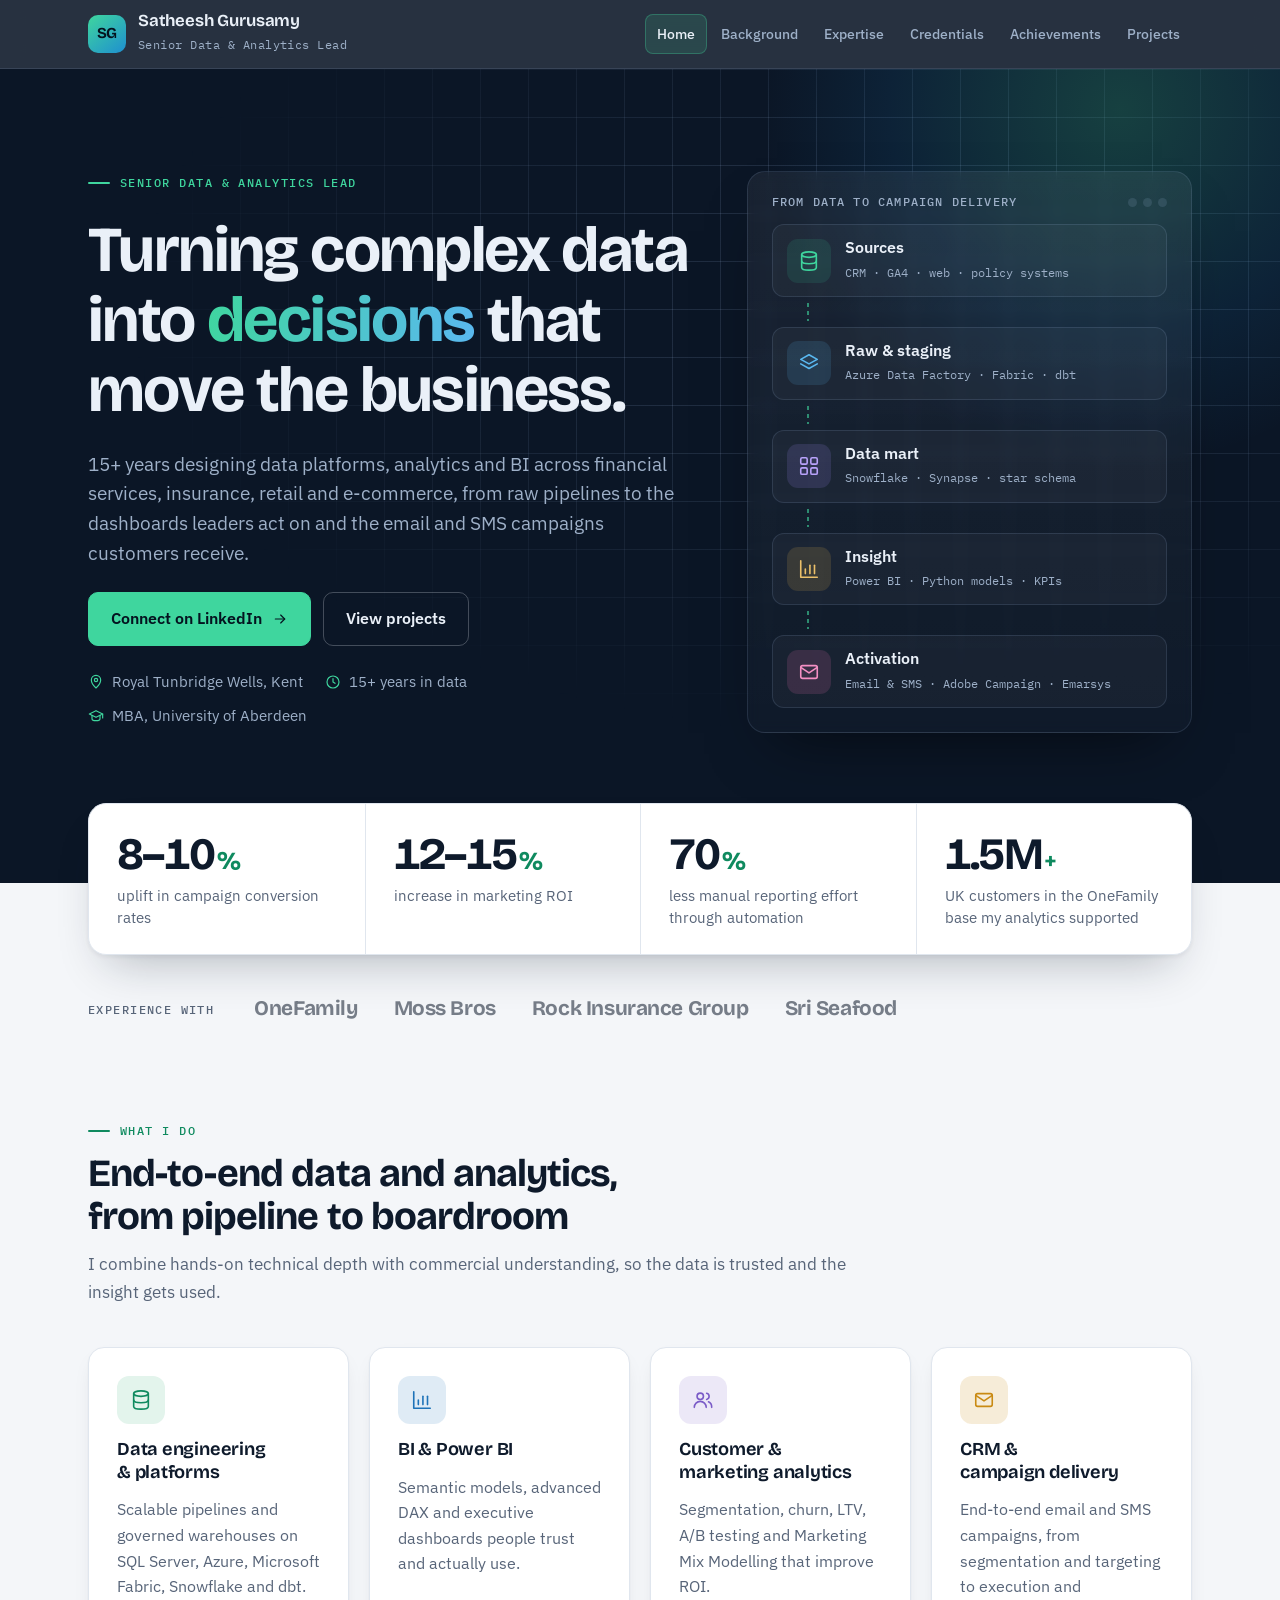
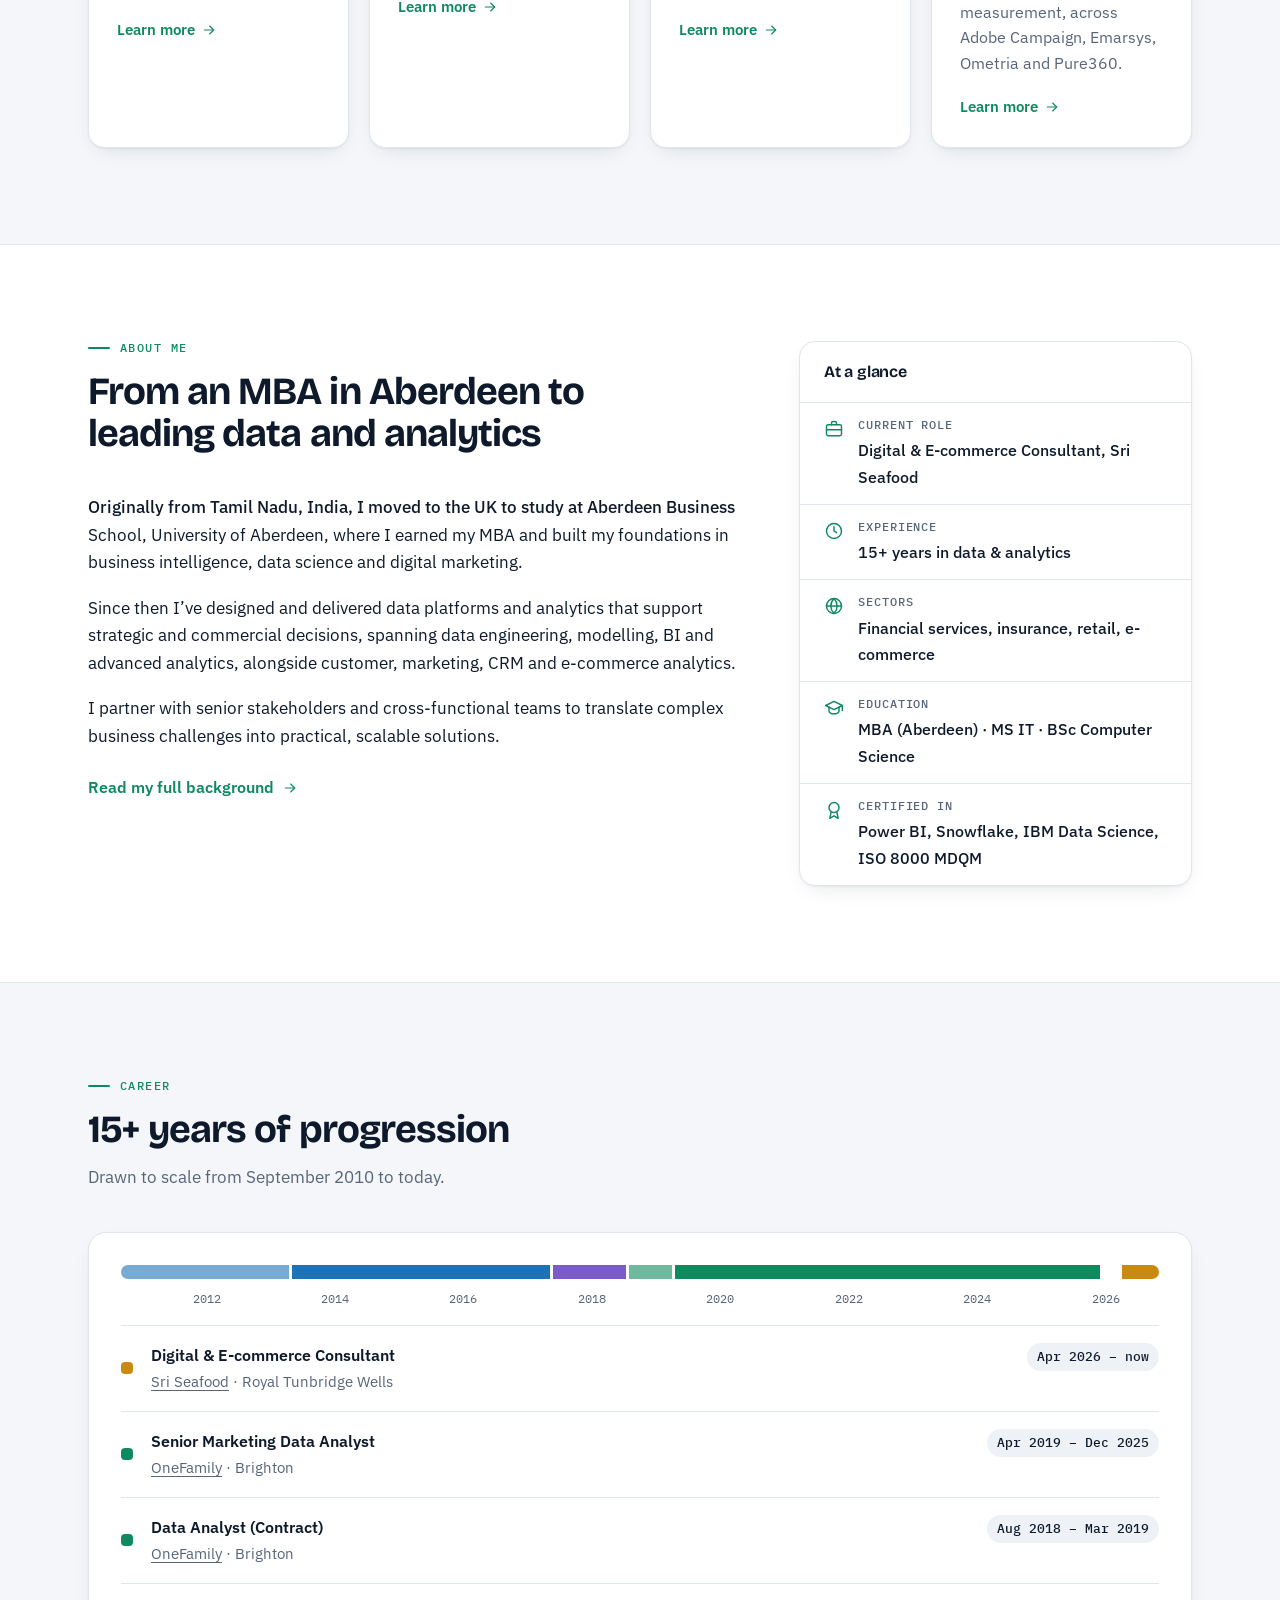
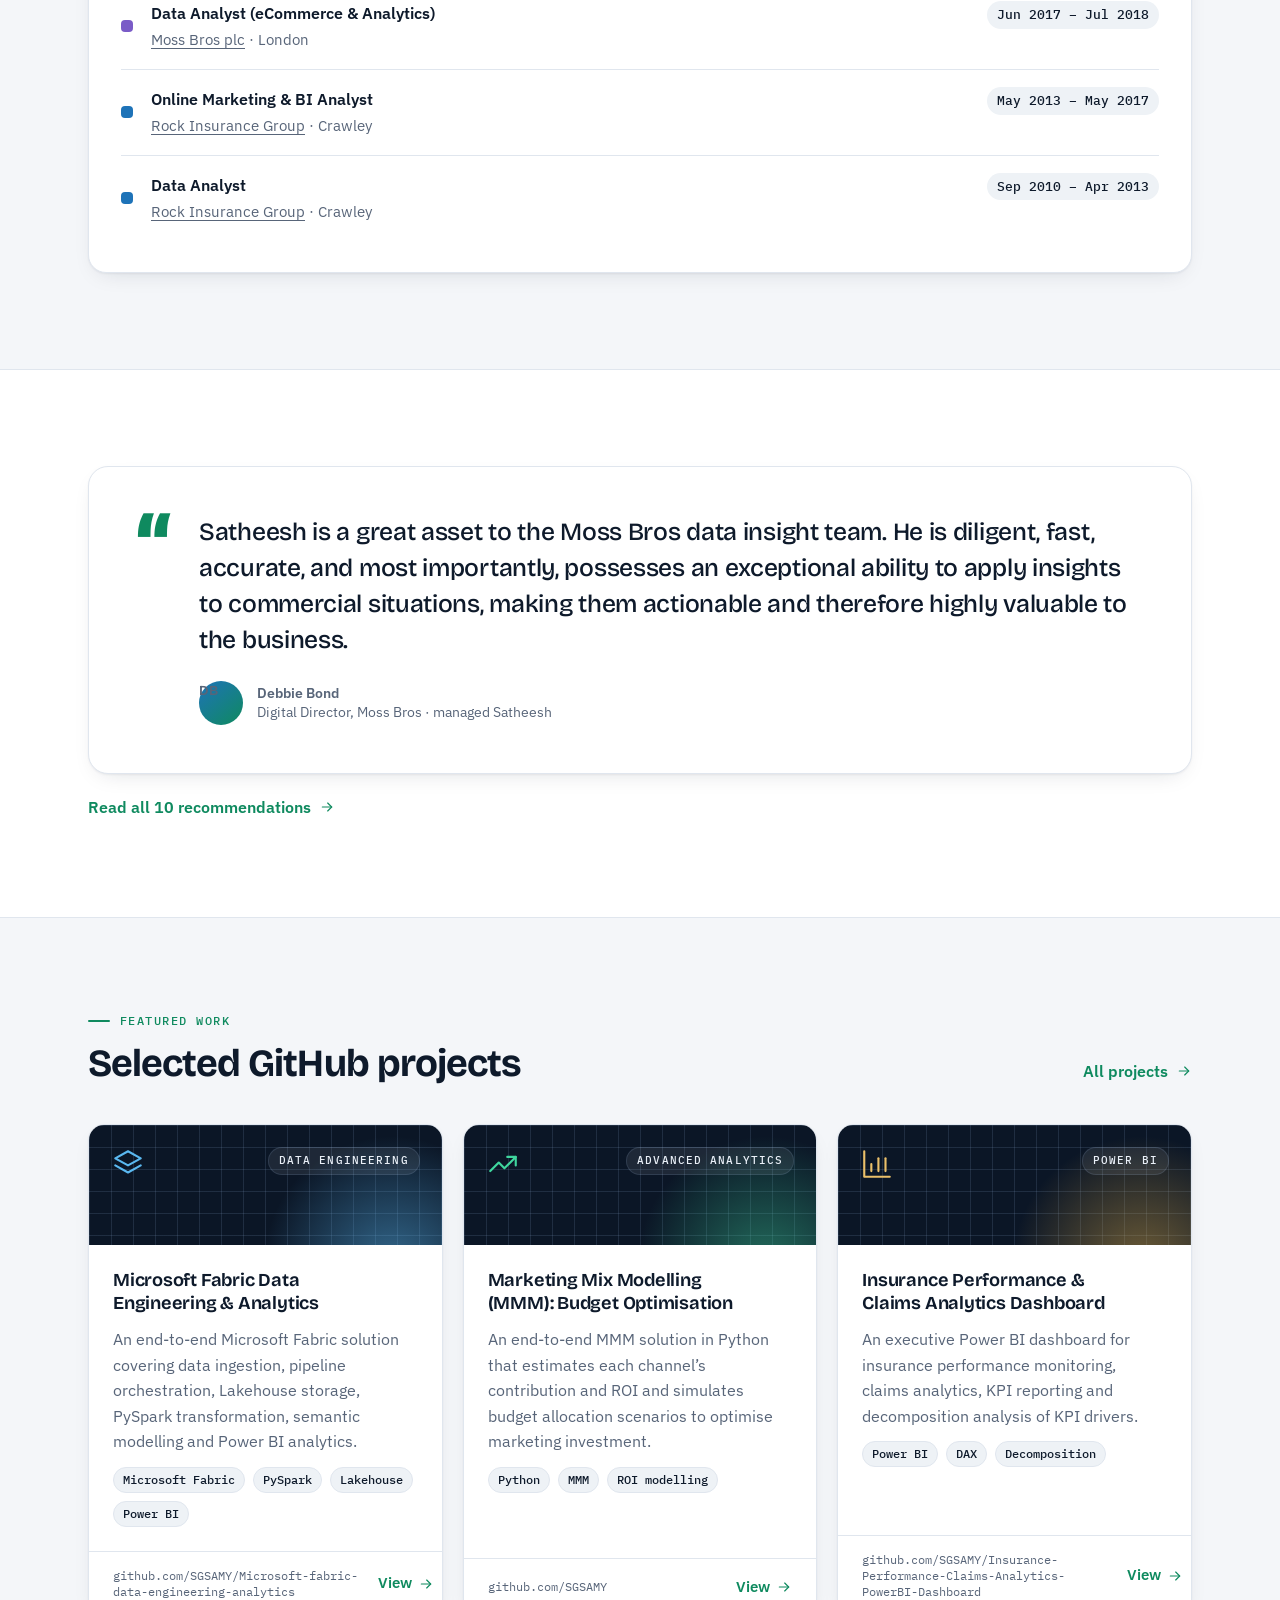
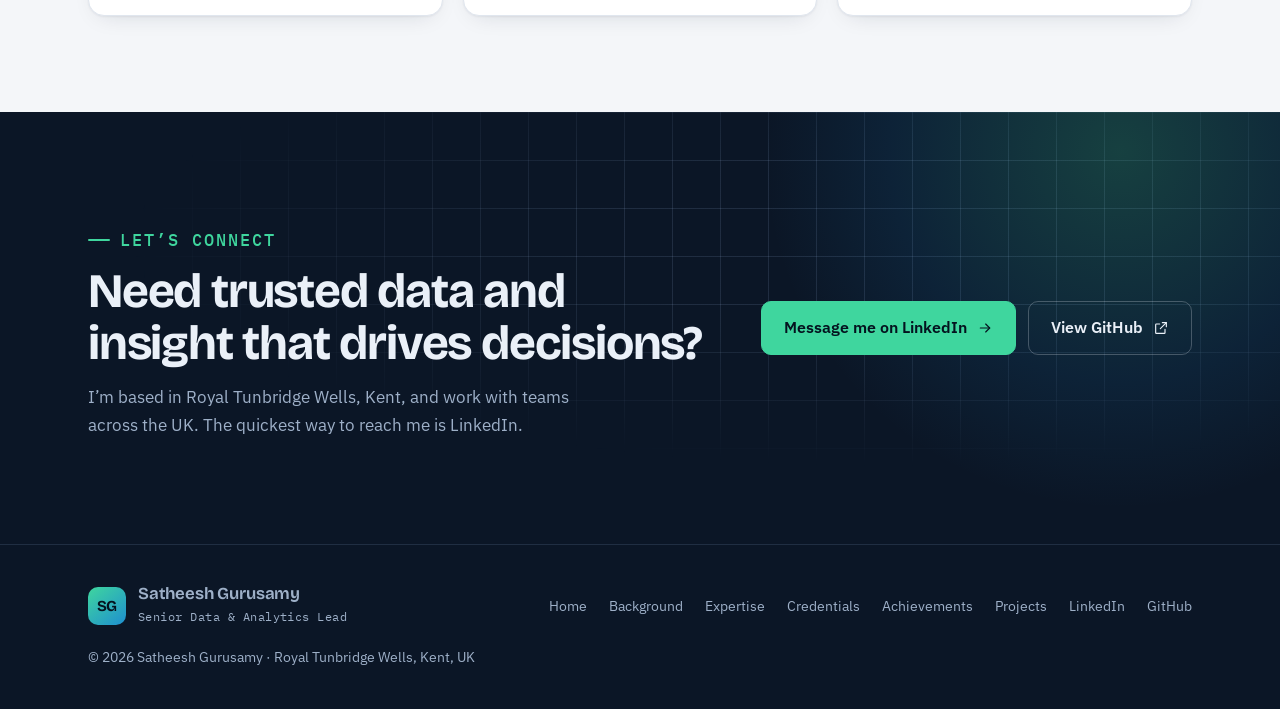
==== index.html @ e4c946f6 "Add files via upload" ====
<!doctype html>
<html lang="en-GB">
<head>
<meta charset="utf-8">
<meta name="viewport" content="width=device-width, initial-scale=1">
<title>Satheesh Gurusamy</title>
<meta name="description" content="Senior Data &amp; Analytics Lead: data platforms, analytics, BI, CRM and customer insight.">
<meta property="og:title" content="Satheesh Gurusamy"><meta property="og:description" content="Senior Data &amp; Analytics Lead: data platforms, analytics, BI, CRM and customer insight.">
<meta property="og:type" content="website"><meta property="og:url" content="https://sgsamy.com/">
<meta name="theme-color" content="#0B1626">
<link rel="preconnect" href="https://fonts.googleapis.com"><link rel="preconnect" href="https://fonts.gstatic.com" crossorigin><link rel="stylesheet" href="https://fonts.googleapis.com/css2?family=Bricolage+Grotesque:opsz,wght@12..96,500;12..96,650;12..96,700&family=IBM+Plex+Mono:wght@400;500;600&family=IBM+Plex+Sans:wght@400;500;600&display=swap">
<link rel="stylesheet" href="style.css">
</head>
<body>
<header class="site-head"><div class="wrap">
<a class="brand" href="index.html"><span class="mono">SG</span><span><b>Satheesh Gurusamy</b><small>Senior Data &amp; Analytics Lead</small></span></a>
<nav class="nav" aria-label="Main"><a href="index.html" aria-current="page">Home</a><a href="my-background.html">Background</a><a href="expertise.html">Expertise</a><a href="credentials.html">Credentials</a><a href="achievements.html">Achievements</a><a href="github-projects.html">Projects</a></nav>
</div></header>
<main>
<section class="dark hero"><div class="wrap">
<div class="hero-copy">
<p class="eyebrow">Senior Data &amp; Analytics Lead</p>
<h1>Turning complex data into <em>decisions</em> that move the business.</h1>
<p class="lede">15+ years designing data platforms, analytics and BI across financial services, insurance, retail and e-commerce, from raw pipelines to the dashboards leaders act on and the email and SMS campaigns customers receive.</p>
<div class="btns"><a class="btn primary" href="https://www.linkedin.com/in/satheeshgurusamy">Connect on LinkedIn <svg class="ico sm" viewBox="0 0 24 24" aria-hidden="true"><path d="M5 12h14"/><path d="M13 6l6 6-6 6"/></svg></a><a class="btn ghost" href="github-projects.html">View projects</a></div>
<div class="meta"><span><svg class="ico sm" viewBox="0 0 24 24" aria-hidden="true"><path d="M12 21s-7-6.2-7-12a7 7 0 0 1 14 0c0 5.8-7 12-7 12z"/><circle cx="12" cy="9" r="2.5"/></svg> Royal Tunbridge Wells, Kent</span><span><svg class="ico sm" viewBox="0 0 24 24" aria-hidden="true"><circle cx="12" cy="12" r="9"/><path d="M12 7v5l3 2"/></svg> 15+ years in data</span><span><svg class="ico sm" viewBox="0 0 24 24" aria-hidden="true"><path d="M2 9l10-5 10 5-10 5z"/><path d="M6 11v5c0 1.5 2.7 3 6 3s6-1.5 6-3v-5"/><path d="M22 9v6"/></svg> MBA, University of Aberdeen</span></div>
</div>
<div class="pipe" aria-label="From data to campaign delivery"><div class="pipe-head"><p>From data to campaign delivery</p><span class="dots"><i></i><i></i><i></i></span></div><div class="stage s1"><span class="si"><svg class="ico" viewBox="0 0 24 24" aria-hidden="true"><ellipse cx="12" cy="5" rx="8" ry="3"/><path d="M4 5v14c0 1.7 3.6 3 8 3s8-1.3 8-3V5"/><path d="M4 12c0 1.7 3.6 3 8 3s8-1.3 8-3"/></svg></span><div><b>Sources</b><span>CRM · GA4 · web · policy systems</span></div></div><div class="flow" aria-hidden="true"></div><div class="stage s2"><span class="si"><svg class="ico" viewBox="0 0 24 24" aria-hidden="true"><path d="M12 3l9 5-9 5-9-5z"/><path d="M3 13l9 5 9-5"/></svg></span><div><b>Raw &amp; staging</b><span>Azure Data Factory · Fabric · dbt</span></div></div><div class="flow" aria-hidden="true"></div><div class="stage s3"><span class="si"><svg class="ico" viewBox="0 0 24 24" aria-hidden="true"><rect x="3" y="3" width="7" height="7" rx="1.5"/><rect x="14" y="3" width="7" height="7" rx="1.5"/><rect x="3" y="14" width="7" height="7" rx="1.5"/><rect x="14" y="14" width="7" height="7" rx="1.5"/></svg></span><div><b>Data mart</b><span>Snowflake · Synapse · star schema</span></div></div><div class="flow" aria-hidden="true"></div><div class="stage s4"><span class="si"><svg class="ico" viewBox="0 0 24 24" aria-hidden="true"><path d="M3 3v18h18"/><path d="M8 17v-5"/><path d="M13 17V8"/><path d="M18 17v-9"/></svg></span><div><b>Insight</b><span>Power BI · Python models · KPIs</span></div></div><div class="flow" aria-hidden="true"></div><div class="stage s5"><span class="si"><svg class="ico" viewBox="0 0 24 24" aria-hidden="true"><rect x="3" y="5" width="18" height="14" rx="2"/><path d="M3 7l9 6 9-6"/></svg></span><div><b>Activation</b><span>Email &amp; SMS · Adobe Campaign · Emarsys</span></div></div></div>
</div></section>
<section class="kpis"><div class="wrap"><div class="kpi-card"><div class="kpi"><p class="n">8–10<small>%</small></p><p>uplift in campaign conversion rates</p></div><div class="kpi"><p class="n">12–15<small>%</small></p><p>increase in marketing ROI</p></div><div class="kpi"><p class="n">70<small>%</small></p><p>less manual reporting effort through automation</p></div><div class="kpi"><p class="n">1.5M<small>+</small></p><p>UK customers in the OneFamily base my analytics supported</p></div></div></div></section>
<section class="trust"><div class="wrap"><p>Experience with</p><ul><li>OneFamily</li><li>Moss Bros</li><li>Rock Insurance Group</li><li>Sri Seafood</li></ul></div></section>
<section class="band"><div class="wrap"><div class="sec-head"><p class="eyebrow">What I do</p><h2>End-to-end data and analytics, from pipeline to boardroom</h2><p>I combine hands-on technical depth with commercial understanding, so the data is trusted and the insight gets used.</p></div><div class="grid-4"><a class="card" href="expertise.html"><span class="icon-tile "><svg class="ico" viewBox="0 0 24 24" aria-hidden="true"><ellipse cx="12" cy="5" rx="8" ry="3"/><path d="M4 5v14c0 1.7 3.6 3 8 3s8-1.3 8-3V5"/><path d="M4 12c0 1.7 3.6 3 8 3s8-1.3 8-3"/></svg></span><h3>Data engineering &amp; platforms</h3><p>Scalable pipelines and governed warehouses on SQL Server, Azure, Microsoft Fabric, Snowflake and dbt.</p><span class="more">Learn more <svg class="ico sm" viewBox="0 0 24 24" aria-hidden="true"><path d="M5 12h14"/><path d="M13 6l6 6-6 6"/></svg></span></a><a class="card" href="expertise.html"><span class="icon-tile c2"><svg class="ico" viewBox="0 0 24 24" aria-hidden="true"><path d="M3 3v18h18"/><path d="M8 17v-5"/><path d="M13 17V8"/><path d="M18 17v-9"/></svg></span><h3>BI &amp; Power BI</h3><p>Semantic models, advanced DAX and executive dashboards people trust and actually use.</p><span class="more">Learn more <svg class="ico sm" viewBox="0 0 24 24" aria-hidden="true"><path d="M5 12h14"/><path d="M13 6l6 6-6 6"/></svg></span></a><a class="card" href="expertise.html"><span class="icon-tile c3"><svg class="ico" viewBox="0 0 24 24" aria-hidden="true"><circle cx="9" cy="8" r="3.5"/><path d="M2.5 20c0-3.6 2.9-6.5 6.5-6.5s6.5 2.9 6.5 6.5"/><path d="M16 4.6a3.5 3.5 0 0 1 0 6.8"/><path d="M18 14c2 .8 3.5 3 3.5 6"/></svg></span><h3>Customer &amp; marketing analytics</h3><p>Segmentation, churn, LTV, A/B testing and Marketing Mix Modelling that improve ROI.</p><span class="more">Learn more <svg class="ico sm" viewBox="0 0 24 24" aria-hidden="true"><path d="M5 12h14"/><path d="M13 6l6 6-6 6"/></svg></span></a><a class="card" href="expertise.html"><span class="icon-tile c4"><svg class="ico" viewBox="0 0 24 24" aria-hidden="true"><rect x="3" y="5" width="18" height="14" rx="2"/><path d="M3 7l9 6 9-6"/></svg></span><h3>CRM &amp; campaign delivery</h3><p>End-to-end email and SMS campaigns, from segmentation and targeting to execution and measurement, across Adobe Campaign, Emarsys, Ometria and Pure360.</p><span class="more">Learn more <svg class="ico sm" viewBox="0 0 24 24" aria-hidden="true"><path d="M5 12h14"/><path d="M13 6l6 6-6 6"/></svg></span></a></div></div></section>
<section class="band alt"><div class="wrap"><div class="split"><div><div class="sec-head"><p class="eyebrow">About me</p><h2>From an MBA in Aberdeen to leading data and analytics</h2></div>
<div class="prose"><p>Originally from Tamil Nadu, India, I moved to the UK to study at Aberdeen Business School, University of Aberdeen, where I earned my MBA and built my foundations in business intelligence, data science and digital marketing.</p>
<p>Since then I&rsquo;ve designed and delivered data platforms and analytics that support strategic and commercial decisions, spanning data engineering, modelling, BI and advanced analytics, alongside customer, marketing, CRM and e-commerce analytics.</p>
<p>I partner with senior stakeholders and cross-functional teams to translate complex business challenges into practical, scalable solutions.</p></div>
<p style="margin-top:24px"><a class="link-arrow" href="my-background.html">Read my full background <svg class="ico sm" viewBox="0 0 24 24" aria-hidden="true"><path d="M5 12h14"/><path d="M13 6l6 6-6 6"/></svg></a></p></div>
<div class="facts"><h3>At a glance</h3><dl>
<div><svg class="ico" viewBox="0 0 24 24" aria-hidden="true"><rect x="3" y="7" width="18" height="13" rx="2"/><path d="M9 7V5a2 2 0 0 1 2-2h2a2 2 0 0 1 2 2v2"/><path d="M3 13h18"/></svg><dt>Current role</dt><dd>Digital &amp; E-commerce Consultant, Sri Seafood</dd></div>
<div><svg class="ico" viewBox="0 0 24 24" aria-hidden="true"><circle cx="12" cy="12" r="9"/><path d="M12 7v5l3 2"/></svg><dt>Experience</dt><dd>15+ years in data &amp; analytics</dd></div>
<div><svg class="ico" viewBox="0 0 24 24" aria-hidden="true"><circle cx="12" cy="12" r="9"/><path d="M3 12h18"/><path d="M12 3c2.5 2.7 3.8 5.7 3.8 9s-1.3 6.3-3.8 9c-2.5-2.7-3.8-5.7-3.8-9S9.5 5.7 12 3z"/></svg><dt>Sectors</dt><dd>Financial services, insurance, retail, e-commerce</dd></div>
<div><svg class="ico" viewBox="0 0 24 24" aria-hidden="true"><path d="M2 9l10-5 10 5-10 5z"/><path d="M6 11v5c0 1.5 2.7 3 6 3s6-1.5 6-3v-5"/><path d="M22 9v6"/></svg><dt>Education</dt><dd>MBA (Aberdeen) &middot; MS IT &middot; BSc Computer Science</dd></div>
<div><svg class="ico" viewBox="0 0 24 24" aria-hidden="true"><circle cx="12" cy="9" r="6"/><path d="M8.6 14L7 22l5-3 5 3-1.6-8"/></svg><dt>Certified in</dt><dd>Power BI, Snowflake, IBM Data Science, ISO 8000 MDQM</dd></div>
</dl></div></div></div></section>
<section class="band"><div class="wrap"><div class="sec-head"><p class="eyebrow">Career</p><h2>15+ years of progression</h2><p>Drawn to scale from September 2010 to today.</p></div><div class="tl-card"><div class="tl-bar" role="img" aria-label="Career timeline from September 2010 to today, drawn to scale"><span style="flex:32 1 0;background:var(--c2);opacity:0.6" title="Data Analyst, Rock Insurance Group"></span><span style="flex:49 1 0;background:var(--c2);opacity:1" title="Online Marketing &amp; BI Analyst, Rock Insurance Group"></span><span style="flex:14 1 0;background:var(--c3);opacity:1" title="Data Analyst (eCommerce &amp; Analytics), Moss Bros plc"></span><span style="flex:8 1 0;background:var(--c1);opacity:0.6" title="Data Analyst (Contract), OneFamily"></span><span style="flex:81 1 0;background:var(--c1);opacity:1" title="Senior Marketing Data Analyst, OneFamily"></span><span style="flex:3 1 0;background:transparent"></span><span style="flex:7 1 0;background:var(--c4)" title="Digital &amp; E-commerce Consultant, Sri Seafood"></span></div><div class="tl-axis" aria-hidden="true"><span style="left:8.25%">2012</span><span style="left:20.62%">2014</span><span style="left:32.99%">2016</span><span style="left:45.36%">2018</span><span style="left:57.73%">2020</span><span style="left:70.10%">2022</span><span style="left:82.47%">2024</span><span style="left:94.85%">2026</span></div><ul class="roles"><li><i class="sw" style="background:var(--c4)"></i><span><strong>Digital &amp; E-commerce Consultant</strong><span class="where"><a href="http://www.sriseafood.co.uk">Sri Seafood</a> &middot; Royal Tunbridge Wells</span></span><span class="when">Apr 2026 – now</span></li><li><i class="sw" style="background:var(--c1)"></i><span><strong>Senior Marketing Data Analyst</strong><span class="where"><a href="https://www.onefamily.com/">OneFamily</a> &middot; Brighton</span></span><span class="when">Apr 2019 – Dec 2025</span></li><li><i class="sw" style="background:var(--c1)"></i><span><strong>Data Analyst (Contract)</strong><span class="where"><a href="https://www.onefamily.com/">OneFamily</a> &middot; Brighton</span></span><span class="when">Aug 2018 – Mar 2019</span></li><li><i class="sw" style="background:var(--c3)"></i><span><strong>Data Analyst (eCommerce &amp; Analytics)</strong><span class="where"><a href="https://www.moss.co.uk/">Moss Bros plc</a> &middot; London</span></span><span class="when">Jun 2017 – Jul 2018</span></li><li><i class="sw" style="background:var(--c2)"></i><span><strong>Online Marketing &amp; BI Analyst</strong><span class="where"><a href="https://www.rockinsurance.com/">Rock Insurance Group</a> &middot; Crawley</span></span><span class="when">May 2013 – May 2017</span></li><li><i class="sw" style="background:var(--c2)"></i><span><strong>Data Analyst</strong><span class="where"><a href="https://www.rockinsurance.com/">Rock Insurance Group</a> &middot; Crawley</span></span><span class="when">Sep 2010 – Apr 2013</span></li></ul></div></div></section>
<section class="band alt"><div class="wrap"><figure class="feature-quote" style="margin:0"><span class="qm" aria-hidden="true">&ldquo;</span><div><blockquote>Satheesh is a great asset to the Moss Bros data insight team. He is diligent, fast, accurate, and most importantly, possesses an exceptional ability to apply insights to commercial situations, making them actionable and therefore highly valuable to the business.</blockquote>
<figcaption><div class="who"><span class="avatar">DB</span><span><b>Debbie Bond</b><span>Digital Director, Moss Bros &middot; managed Satheesh</span></span></div></figcaption></div></figure>
<p style="margin-top:20px"><a class="link-arrow" href="expertise.html#recommendations">Read all 10 recommendations <svg class="ico sm" viewBox="0 0 24 24" aria-hidden="true"><path d="M5 12h14"/><path d="M13 6l6 6-6 6"/></svg></a></p></div></section>
<section class="band"><div class="wrap"><div class="sec-row"><div class="sec-head"><p class="eyebrow">Featured work</p><h2>Selected GitHub projects</h2></div><a class="link-arrow" href="github-projects.html">All projects <svg class="ico sm" viewBox="0 0 24 24" aria-hidden="true"><path d="M5 12h14"/><path d="M13 6l6 6-6 6"/></svg></a></div><div class="grid-3"><a class="card proj" href="https://github.com/SGSAMY/Microsoft-fabric-data-engineering-analytics"><div class="proj-top" style="--pc:rgba(90,184,240,0.5);--pi:#5AB8F0"><svg class="ico" viewBox="0 0 24 24" aria-hidden="true"><path d="M12 3l9 5-9 5-9-5z"/><path d="M3 13l9 5 9-5"/></svg><span class="cat">Data engineering</span></div><div class="proj-body"><h3>Microsoft Fabric Data Engineering &amp; Analytics</h3><p>An end-to-end Microsoft Fabric solution covering data ingestion, pipeline orchestration, Lakehouse storage, PySpark transformation, semantic modelling and Power BI analytics.</p><ul class="chips"><li>Microsoft Fabric</li><li>PySpark</li><li>Lakehouse</li><li>Power BI</li></ul></div><div class="proj-foot"><span>github.com/SGSAMY/Microsoft-fabric-data-engineering-analytics</span><span>View <svg class="ico sm" viewBox="0 0 24 24" aria-hidden="true"><path d="M5 12h14"/><path d="M13 6l6 6-6 6"/></svg></span></div></a><a class="card proj" href="https://github.com/SGSAMY"><div class="proj-top" style="--pc:rgba(63,214,158,0.45);--pi:#3FD69E"><svg class="ico" viewBox="0 0 24 24" aria-hidden="true"><path d="M3 17l6-6 4 4 8-8"/><path d="M15 7h6v6"/></svg><span class="cat">Advanced analytics</span></div><div class="proj-body"><h3>Marketing Mix Modelling (MMM): Budget Optimisation</h3><p>An end-to-end MMM solution in Python that estimates each channel&rsquo;s contribution and ROI and simulates budget allocation scenarios to optimise marketing investment.</p><ul class="chips"><li>Python</li><li>MMM</li><li>ROI modelling</li></ul></div><div class="proj-foot"><span>github.com/SGSAMY</span><span>View <svg class="ico sm" viewBox="0 0 24 24" aria-hidden="true"><path d="M5 12h14"/><path d="M13 6l6 6-6 6"/></svg></span></div></a><a class="card proj" href="https://github.com/SGSAMY/Insurance-Performance-Claims-Analytics-PowerBI-Dashboard"><div class="proj-top" style="--pc:rgba(230,178,74,0.45);--pi:#EBC06A"><svg class="ico" viewBox="0 0 24 24" aria-hidden="true"><path d="M3 3v18h18"/><path d="M8 17v-5"/><path d="M13 17V8"/><path d="M18 17v-9"/></svg><span class="cat">Power BI</span></div><div class="proj-body"><h3>Insurance Performance &amp; Claims Analytics Dashboard</h3><p>An executive Power BI dashboard for insurance performance monitoring, claims analytics, KPI reporting and decomposition analysis of KPI drivers.</p><ul class="chips"><li>Power BI</li><li>DAX</li><li>Decomposition</li></ul></div><div class="proj-foot"><span>github.com/SGSAMY/Insurance-Performance-Claims-Analytics-PowerBI-Dashboard</span><span>View <svg class="ico sm" viewBox="0 0 24 24" aria-hidden="true"><path d="M5 12h14"/><path d="M13 6l6 6-6 6"/></svg></span></div></a></div></div></section>
<section class="dark cta"><div class="wrap">
<div><p class="eyebrow">Let&rsquo;s connect</p><h2 style="margin-top:14px">Need trusted data and insight that drives decisions?</h2>
<p>I&rsquo;m based in Royal Tunbridge Wells, Kent, and work with teams across the UK. The quickest way to reach me is LinkedIn.</p></div>
<div class="btns"><a class="btn primary" href="https://www.linkedin.com/in/satheeshgurusamy">Message me on LinkedIn <svg class="ico sm" viewBox="0 0 24 24" aria-hidden="true"><path d="M5 12h14"/><path d="M13 6l6 6-6 6"/></svg></a><a class="btn ghost" href="https://github.com/SGSAMY">View GitHub <svg class="ico sm" viewBox="0 0 24 24" aria-hidden="true"><path d="M14 4h6v6"/><path d="M20 4l-9 9"/><path d="M18 14v5a1 1 0 0 1-1 1H5a1 1 0 0 1-1-1V7a1 1 0 0 1 1-1h5"/></svg></a></div>
</div></section>
</main>
<footer class="site-foot"><div class="wrap">
<a class="brand" href="index.html"><span class="mono">SG</span><span><b>Satheesh Gurusamy</b><small>Senior Data &amp; Analytics Lead</small></span></a>
<nav aria-label="Footer"><a href="index.html">Home</a><a href="my-background.html">Background</a><a href="expertise.html">Expertise</a><a href="credentials.html">Credentials</a><a href="achievements.html">Achievements</a><a href="github-projects.html">Projects</a><a href="https://www.linkedin.com/in/satheeshgurusamy">LinkedIn</a><a href="https://github.com/SGSAMY">GitHub</a></nav>
<span>&copy; 2026 Satheesh Gurusamy &middot; Royal Tunbridge Wells, Kent, UK</span>
</div></footer>
</body>
</html>
---- style.css ----
/* Layout: full-bleed bands. Deep navy hero carries a data-pipeline panel (Raw → Staging → Data Mart → Insight);
   light content bands alternate below, closing on a navy call-to-action and footer. One accent: emerald. */
:root {
  --bg: #F4F6F9;
  --surface: #FFFFFF;
  --surface-2: #EEF2F6;
  --ink: #0E1A2B;
  --muted: #586579;
  --line: #E0E6EE;
  --accent: #0F8A5F;
  --accent-ink: #FFFFFF;
  --accent-soft: #E3F4EC;
  --deep: #0B1626;
  --deep-2: #12223A;
  --deep-line: rgba(160, 190, 230, 0.14);
  --deep-ink: #EAF0F8;
  --deep-muted: #9EB0C8;
  --glow: #3FD69E;
  --c1: #0F8A5F; --c2: #1E73B8; --c3: #7A5BC7; --c4: #C98A12;
  --shadow: 0 1px 2px rgba(14, 26, 43, 0.05), 0 8px 24px -12px rgba(14, 26, 43, 0.18);
  --shadow-lg: 0 2px 4px rgba(14, 26, 43, 0.06), 0 24px 48px -20px rgba(14, 26, 43, 0.30);
  --display: "Bricolage Grotesque", "Segoe UI", system-ui, sans-serif;
  --body: "IBM Plex Sans", "Segoe UI", system-ui, sans-serif;
  --mono: "IBM Plex Mono", ui-monospace, Menlo, Consolas, monospace;
  color-scheme: light;
}
@media (prefers-color-scheme: dark) {
  :root:not([data-theme="light"]) {
    --bg: #080F1A; --surface: #0F1928; --surface-2: #132034; --ink: #E6ECF4; --muted: #96A4B9; --line: #1E2B3F;
    --accent: #3FD69E; --accent-ink: #062016; --accent-soft: #0F2A22;
    --deep: #050B15; --deep-2: #0C1626;
    --c1: #3FD69E; --c2: #5AA9EC; --c3: #A78BFA; --c4: #E6B24A;
    --shadow: 0 1px 2px rgba(0,0,0,0.3), 0 8px 24px -12px rgba(0,0,0,0.6);
    --shadow-lg: 0 2px 4px rgba(0,0,0,0.3), 0 24px 48px -20px rgba(0,0,0,0.7);
    color-scheme: dark;
  }
}
:root[data-theme="dark"] {
  --bg: #080F1A; --surface: #0F1928; --surface-2: #132034; --ink: #E6ECF4; --muted: #96A4B9; --line: #1E2B3F;
  --accent: #3FD69E; --accent-ink: #062016; --accent-soft: #0F2A22;
  --deep: #050B15; --deep-2: #0C1626;
  --c1: #3FD69E; --c2: #5AA9EC; --c3: #A78BFA; --c4: #E6B24A;
  --shadow: 0 1px 2px rgba(0,0,0,0.3), 0 8px 24px -12px rgba(0,0,0,0.6);
  --shadow-lg: 0 2px 4px rgba(0,0,0,0.3), 0 24px 48px -20px rgba(0,0,0,0.7);
  color-scheme: dark;
}

* { box-sizing: border-box; }
html { -webkit-text-size-adjust: 100%; scroll-behavior: smooth; }
@media (prefers-reduced-motion: reduce) { html { scroll-behavior: auto; } }
body { margin: 0; background: var(--bg); color: var(--ink); font: 400 1rem/1.65 var(--body); }
a { color: var(--accent); text-underline-offset: 3px; }
:focus-visible { outline: 2px solid var(--glow); outline-offset: 3px; border-radius: 4px; }
img, svg { max-width: 100%; }
.ico { width: 22px; height: 22px; flex: none; fill: none; stroke: currentColor; stroke-width: 1.75; stroke-linecap: round; stroke-linejoin: round; }
.ico.sm { width: 16px; height: 16px; }

.wrap { max-width: 1160px; margin: 0 auto; padding-inline: 28px; }
@media (max-width: 560px) { .wrap { padding-inline: 16px; } }

h1, h2, h3 { font-family: var(--display); line-height: 1.1; letter-spacing: -0.025em; text-wrap: balance; margin: 0; }
h1 { font-size: clamp(2.3rem, 5.2vw, 4rem); font-weight: 700; }
h2 { font-size: clamp(1.7rem, 3.2vw, 2.4rem); font-weight: 700; }
h3 { font-size: 1.14rem; font-weight: 650; letter-spacing: -0.012em; line-height: 1.25; }
p { margin: 0; }
.eyebrow { display: inline-flex; align-items: center; gap: 10px; font: 500 0.76rem/1.2 var(--mono); text-transform: uppercase; letter-spacing: 0.12em; color: var(--accent); }
.eyebrow::before { content: ""; width: 22px; height: 2px; background: currentColor; border-radius: 2px; }
.muted { color: var(--muted); }

/* ---------- Header ---------- */
.site-head { position: sticky; top: env(safe-area-inset-top, 0px); z-index: 20; background: color-mix(in srgb, var(--deep) 88%, transparent); backdrop-filter: blur(12px); -webkit-backdrop-filter: blur(12px); border-bottom: 1px solid var(--deep-line); }
.site-head .wrap { display: flex; align-items: center; gap: 16px 28px; min-height: 68px; }
.brand { display: inline-flex; align-items: center; gap: 12px; color: var(--deep-ink); text-decoration: none; margin-right: auto; }
.mono { display: grid; place-items: center; width: 38px; height: 38px; border-radius: 10px; background: linear-gradient(140deg, var(--glow), #1E8FD0); color: #04131F; font: 700 0.95rem/1 var(--display); letter-spacing: -0.02em; }
.brand b { font: 650 1.05rem/1.1 var(--display); letter-spacing: -0.01em; display: block; }
.brand small { font: 400 0.74rem/1.2 var(--mono); color: var(--deep-muted); letter-spacing: 0.04em; }
.nav { display: flex; gap: 2px; }
.nav a { color: var(--deep-muted); text-decoration: none; font-size: 0.9rem; font-weight: 500; padding: 8px 12px; border-radius: 8px; white-space: nowrap; transition: color .15s, background .15s; }
.nav a:hover { color: var(--deep-ink); background: rgba(255,255,255,0.06); }
.nav a[aria-current="page"] { color: var(--deep-ink); background: rgba(63, 214, 158, 0.14); box-shadow: inset 0 0 0 1px rgba(63, 214, 158, 0.3); }
.head-cta { display: none; }
@media (max-width: 1020px) {
  .site-head .wrap { flex-wrap: wrap; padding-block: 10px 0; }
  .nav { order: 3; width: 100%; overflow-x: auto; padding-bottom: 10px; scrollbar-width: none; }
  .nav::-webkit-scrollbar { display: none; }
}

/* ---------- Buttons & chips ---------- */
.btns { display: flex; flex-wrap: wrap; gap: 12px; }
.btn { display: inline-flex; align-items: center; gap: 10px; padding: 13px 22px; border-radius: 10px; font-weight: 600; font-size: 0.97rem; text-decoration: none; border: 1px solid var(--line); color: var(--ink); background: var(--surface); transition: transform .15s, box-shadow .15s, border-color .15s, background .15s; }
.btn:hover { transform: translateY(-1px); box-shadow: var(--shadow); border-color: var(--accent); }
.btn.primary { background: var(--glow); border-color: var(--glow); color: #04131F; }
.btn.primary:hover { box-shadow: 0 10px 30px -10px rgba(63, 214, 158, 0.7); }
.btn.ghost { background: transparent; color: var(--deep-ink); border-color: rgba(234, 240, 248, 0.25); }
.btn.ghost:hover { border-color: var(--deep-ink); background: rgba(255,255,255,0.05); }
.chips { display: flex; flex-wrap: wrap; gap: 8px; list-style: none; margin: 0; padding: 0; }
.chips li { font: 500 0.8rem/1 var(--mono); padding: 8px 11px; border-radius: 999px; background: var(--surface-2); color: var(--ink); border: 1px solid var(--line); }
.dark .chips li { background: rgba(255,255,255,0.05); color: var(--deep-ink); border-color: var(--deep-line); }

/* ---------- Dark bands ---------- */
.dark { position: relative; background: var(--deep); color: var(--deep-ink); overflow: hidden; isolation: isolate; }
.dark::before { content: ""; position: absolute; inset: 0; z-index: -1;
  background-image: linear-gradient(var(--deep-line) 1px, transparent 1px), linear-gradient(90deg, var(--deep-line) 1px, transparent 1px);
  background-size: 48px 48px; mask-image: radial-gradient(ellipse 80% 70% at 70% 30%, #000 30%, transparent 75%); -webkit-mask-image: radial-gradient(ellipse 80% 70% at 70% 30%, #000 30%, transparent 75%); }
.dark::after { content: ""; position: absolute; z-index: -1; width: 720px; height: 720px; right: -200px; top: -320px; border-radius: 50%;
  background: radial-gradient(circle, rgba(63, 214, 158, 0.22), rgba(30, 143, 208, 0.10) 45%, transparent 70%); }
.dark .eyebrow { color: var(--glow); }
.dark .lede { color: var(--deep-muted); }
.dark a:not(.btn) { color: var(--glow); }

/* ---------- Home hero ---------- */
.hero { padding-block: clamp(56px, 8vw, 104px) clamp(112px, 12vw, 150px); }
.hero .wrap { display: grid; grid-template-columns: minmax(0, 1.15fr) minmax(0, 0.85fr); gap: 56px; align-items: center; }
@media (max-width: 940px) { .hero .wrap { grid-template-columns: minmax(0, 1fr); gap: 44px; } }
.hero-copy { display: grid; gap: 24px; min-width: 0; }
.hero h1 em { font-style: normal; background: linear-gradient(100deg, var(--glow), #5AB8F0); -webkit-background-clip: text; background-clip: text; color: transparent; }
.lede { font-size: 1.16rem; line-height: 1.6; max-width: 58ch; color: var(--muted); }
.meta { display: flex; flex-wrap: wrap; gap: 10px 22px; font-size: 0.92rem; color: var(--deep-muted); }
.meta span { display: inline-flex; align-items: center; gap: 8px; }
.meta .ico { color: var(--glow); }
.avail { display: inline-flex; align-items: center; gap: 10px; width: fit-content; padding: 7px 14px 7px 10px; border-radius: 999px; background: rgba(63,214,158,0.1); border: 1px solid rgba(63,214,158,0.3); font-size: 0.86rem; color: var(--deep-ink); }
.avail i { width: 8px; height: 8px; border-radius: 50%; background: var(--glow); box-shadow: 0 0 0 4px rgba(63,214,158,0.2); }

/* Pipeline panel */
.pipe { background: linear-gradient(180deg, rgba(255,255,255,0.06), rgba(255,255,255,0.02)); border: 1px solid var(--deep-line); border-radius: 18px; padding: 24px; box-shadow: 0 30px 60px -30px rgba(0,0,0,0.6); display: grid; gap: 6px; min-width: 0; backdrop-filter: blur(6px); }
.pipe-head { display: flex; justify-content: space-between; align-items: center; gap: 12px; margin-bottom: 10px; }
.pipe-head p { font: 500 0.74rem/1 var(--mono); letter-spacing: 0.1em; text-transform: uppercase; color: var(--deep-muted); }
.dots { display: flex; gap: 6px; } .dots i { width: 9px; height: 9px; border-radius: 50%; background: var(--deep-line); }
.stage { display: grid; grid-template-columns: 44px minmax(0, 1fr); gap: 14px; align-items: center; padding: 12px 14px; border-radius: 12px; background: rgba(255,255,255,0.035); border: 1px solid var(--deep-line); }
.stage .si { display: grid; place-items: center; width: 44px; height: 44px; border-radius: 11px; background: rgba(63,214,158,0.12); color: var(--glow); }
.stage.s2 .si { background: rgba(90,184,240,0.14); color: #5AB8F0; }
.stage.s3 .si { background: rgba(167,139,250,0.15); color: #B9A3FB; }
.stage.s4 .si { background: rgba(230,178,74,0.15); color: #EBC06A; }
.stage.s5 .si { background: rgba(244,114,182,0.15); color: #F58FC4; }
.stage b { display: block; font: 600 0.98rem/1.3 var(--body); color: var(--deep-ink); }
.stage span { font: 0.78rem/1.4 var(--mono); color: var(--deep-muted); }
.flow { height: 18px; margin-left: 35px; width: 2px; background: repeating-linear-gradient(180deg, var(--glow) 0 4px, transparent 4px 8px); opacity: 0.6; }
@media (prefers-reduced-motion: no-preference) { .flow { animation: flow 1.2s linear infinite; } @keyframes flow { to { background-position: 0 8px; } } }

/* KPI strip overlapping the hero */
.kpis { position: relative; z-index: 2; margin-top: clamp(-80px, -7vw, -64px); }
.kpi-card { background: var(--surface); border: 1px solid var(--line); border-radius: 18px; box-shadow: var(--shadow-lg); display: grid; grid-template-columns: repeat(4, minmax(0, 1fr)); }
.kpi { padding: 28px 28px 26px; display: grid; gap: 8px; align-content: start; border-left: 1px solid var(--line); }
.kpi:first-child { border-left: 0; }
.kpi .n { font: 700 clamp(2rem, 3.6vw, 2.8rem)/1 var(--display); letter-spacing: -0.035em; color: var(--ink); font-variant-numeric: tabular-nums; }
.kpi .n small { font-size: 0.55em; color: var(--accent); margin-left: 2px; }
.kpi p { color: var(--muted); font-size: 0.93rem; line-height: 1.45; }
@media (max-width: 860px) { .kpi-card { grid-template-columns: repeat(2, minmax(0, 1fr)); } .kpi:nth-child(3) { border-left: 0; } .kpi:nth-child(n+3) { border-top: 1px solid var(--line); } }
@media (max-width: 440px) { .kpi { padding: 20px 18px; } }

/* ---------- Page hero (inner pages) ---------- */
.page-hero { padding-block: clamp(52px, 7vw, 88px) clamp(52px, 7vw, 84px); }
.page-hero .wrap { display: grid; gap: 18px; }
.crumbs { font: 0.8rem/1 var(--mono); color: var(--deep-muted); display: flex; gap: 8px; }
.crumbs a { color: var(--deep-muted) !important; text-decoration: none; }
.crumbs a:hover { color: var(--deep-ink) !important; }
.page-hero h1 { max-width: 20ch; }
.page-hero.has-kpis { padding-bottom: clamp(112px, 12vw, 140px); }

/* ---------- Content bands ---------- */
.band { padding-block: clamp(56px, 8vw, 96px); }
.band.alt { background: var(--surface); border-block: 1px solid var(--line); }
.band.tight { padding-top: clamp(36px, 5vw, 56px); }
.sec-head { display: grid; gap: 14px; margin-bottom: 40px; max-width: 760px; }
.sec-head p:not(.eyebrow) { color: var(--muted); font-size: 1.06rem; }
.sec-row { display: flex; flex-wrap: wrap; justify-content: space-between; align-items: end; gap: 16px 32px; margin-bottom: 40px; }
.sec-row .sec-head { margin-bottom: 0; }
.link-arrow { display: inline-flex; align-items: center; gap: 8px; font-weight: 600; text-decoration: none; white-space: nowrap; }
.link-arrow .ico { transition: transform .15s; }
.link-arrow:hover .ico { transform: translateX(3px); }

.grid-2 { display: grid; gap: 20px; grid-template-columns: repeat(auto-fit, minmax(min(100%, 420px), 1fr)); }
.grid-3 { display: grid; gap: 20px; grid-template-columns: repeat(auto-fit, minmax(min(100%, 300px), 1fr)); }
.grid-4 { display: grid; gap: 20px; grid-template-columns: repeat(auto-fit, minmax(min(100%, 250px), 1fr)); }
.split { display: grid; grid-template-columns: minmax(0, 1.25fr) minmax(0, 0.75fr); gap: 56px; align-items: start; }
@media (max-width: 900px) { .split { grid-template-columns: minmax(0, 1fr); gap: 36px; } }
.prose { display: grid; gap: 1.1em; font-size: 1.04rem; }
.prose p { max-width: 68ch; }
.prose p:first-child::first-line { font-weight: 500; }

/* Cards */
.card { position: relative; background: var(--surface); border: 1px solid var(--line); border-radius: 16px; padding: 28px; display: grid; gap: 14px; align-content: start; min-width: 0; box-shadow: var(--shadow); transition: transform .2s, box-shadow .2s, border-color .2s; }
.band.alt .card { background: var(--bg); box-shadow: none; }
a.card { color: inherit; text-decoration: none; }
a.card:hover, .card.lift:hover { transform: translateY(-3px); box-shadow: var(--shadow-lg); border-color: color-mix(in srgb, var(--accent) 45%, var(--line)); }
.card p { color: var(--muted); font-size: 0.97rem; }
.icon-tile { display: grid; place-items: center; width: 48px; height: 48px; border-radius: 12px; background: var(--accent-soft); color: var(--accent); }
.icon-tile.c2 { background: color-mix(in srgb, var(--c2) 14%, transparent); color: var(--c2); }
.icon-tile.c3 { background: color-mix(in srgb, var(--c3) 14%, transparent); color: var(--c3); }
.icon-tile.c4 { background: color-mix(in srgb, var(--c4) 16%, transparent); color: var(--c4); }
.card .more { display: inline-flex; align-items: center; gap: 6px; font-weight: 600; font-size: 0.93rem; color: var(--accent); margin-top: 4px; }
.checks { list-style: none; margin: 0; padding: 0; display: grid; gap: 12px; }
.checks li { display: grid; grid-template-columns: 22px minmax(0, 1fr); gap: 10px; color: var(--muted); font-size: 0.97rem; }
.checks li .ico { color: var(--accent); margin-top: 2px; width: 20px; height: 20px; }
.checks strong { color: var(--ink); font-weight: 600; }

/* Fact sheet */
.facts { background: var(--surface); border: 1px solid var(--line); border-radius: 16px; box-shadow: var(--shadow); overflow: hidden; }
.facts h3 { padding: 20px 24px; border-bottom: 1px solid var(--line); font-size: 1rem; }
.facts dl { margin: 0; display: grid; }
.facts dl div { display: grid; grid-template-columns: 22px minmax(0, 1fr); gap: 4px 12px; padding: 14px 24px; border-bottom: 1px solid var(--line); }
.facts dl div:last-child { border-bottom: 0; }
.facts dt { font: 500 0.72rem/1.4 var(--mono); text-transform: uppercase; letter-spacing: 0.08em; color: var(--muted); grid-column: 2; }
.facts dd { margin: 0; grid-column: 2; font-weight: 500; }
.facts .ico { grid-row: 1 / span 2; color: var(--accent); margin-top: 2px; width: 20px; height: 20px; }

/* Employers strip */
.trust { padding-block: 44px 8px; }
.trust .wrap { display: flex; flex-wrap: wrap; align-items: center; gap: 14px 40px; }
.trust p { font: 500 0.74rem/1.3 var(--mono); text-transform: uppercase; letter-spacing: 0.12em; color: var(--muted); }
.trust ul { list-style: none; margin: 0; padding: 0; display: flex; flex-wrap: wrap; gap: 12px 36px; }
.trust li { font: 700 clamp(1.05rem, 2vw, 1.3rem)/1 var(--display); letter-spacing: -0.02em; color: color-mix(in srgb, var(--ink) 55%, var(--bg)); }

/* Timeline */
.tl-card { background: var(--surface); border: 1px solid var(--line); border-radius: 18px; padding: clamp(20px, 3vw, 32px); box-shadow: var(--shadow); display: grid; gap: 14px; }
.band.alt .tl-card { background: var(--bg); box-shadow: none; }
.tl-bar { display: flex; height: 14px; border-radius: 999px; overflow: hidden; gap: 3px; }
.tl-bar span { display: block; height: 100%; }
.tl-axis { position: relative; height: 18px; font: 0.72rem/1 var(--mono); color: var(--muted); font-variant-numeric: tabular-nums; }
.tl-axis span { position: absolute; top: 0; transform: translateX(-50%); }
@media (max-width: 520px) { .tl-axis span:nth-child(even) { display: none; } }
.roles { list-style: none; margin: 0; padding: 0; display: grid; }
.roles li { display: grid; grid-template-columns: 14px minmax(0, 1fr) auto; gap: 4px 16px; align-items: baseline; padding-block: 16px; border-top: 1px solid var(--line); }
.roles .sw { width: 12px; height: 12px; border-radius: 4px; align-self: center; }
.roles strong { font-weight: 600; display: block; }
.roles .where { color: var(--muted); font-size: 0.93rem; }
.roles .where a { color: var(--muted); }
.roles .when { font: 500 0.8rem/1.4 var(--mono); color: var(--ink); background: var(--surface-2); padding: 5px 10px; border-radius: 999px; font-variant-numeric: tabular-nums; white-space: nowrap; }
@media (max-width: 600px) { .roles li { grid-template-columns: 14px minmax(0, 1fr); } .roles .when { grid-column: 2; justify-self: start; } }

/* Testimonials */
.feature-quote { display: grid; grid-template-columns: auto minmax(0, 1fr); gap: 28px; align-items: start; background: var(--surface); border: 1px solid var(--line); border-radius: 20px; padding: clamp(28px, 4vw, 48px); box-shadow: var(--shadow); }
.feature-quote .qm { font: 700 6rem/0.7 var(--display); color: var(--accent); }
.feature-quote blockquote { margin: 0; font: 500 clamp(1.2rem, 2.2vw, 1.55rem)/1.45 var(--display); letter-spacing: -0.012em; }
.feature-quote figcaption { margin-top: 22px; }
@media (max-width: 640px) { .feature-quote { grid-template-columns: minmax(0, 1fr); gap: 8px; } .feature-quote .qm { font-size: 4rem; } }
.who { display: flex; align-items: center; gap: 14px; }
.avatar { display: grid; place-items: center; width: 44px; height: 44px; flex: none; border-radius: 50%; font: 650 0.9rem/1 var(--display); color: #fff; background: linear-gradient(140deg, var(--c2), var(--c1)); }
.who b { display: block; font-weight: 600; }
.who span { color: var(--muted); font-size: 0.86rem; line-height: 1.4; display: block; }
.quotes { columns: 3 300px; column-gap: 20px; }
.quote { break-inside: avoid; margin: 0 0 20px; background: var(--surface); border: 1px solid var(--line); border-radius: 16px; padding: 26px; display: grid; gap: 18px; box-shadow: var(--shadow); }
.band.alt .quote { background: var(--bg); box-shadow: none; }
.quote blockquote { margin: 0; font-size: 0.97rem; color: var(--ink); }
.stars { color: var(--c4); letter-spacing: 2px; font-size: 0.9rem; }

/* Projects */
.proj { padding: 0; overflow: hidden; gap: 0; }
.proj-top { position: relative; height: 120px; padding: 22px; display: flex; justify-content: space-between; align-items: flex-start; background: var(--deep); color: var(--deep-ink); overflow: hidden; isolation: isolate; }
.proj-top::before { content: ""; position: absolute; inset: 0; z-index: -1; background-image: linear-gradient(var(--deep-line) 1px, transparent 1px), linear-gradient(90deg, var(--deep-line) 1px, transparent 1px); background-size: 22px 22px; }
.proj-top::after { content: ""; position: absolute; z-index: -1; width: 260px; height: 260px; right: -80px; bottom: -150px; border-radius: 50%; background: radial-gradient(circle, var(--pc, rgba(63,214,158,0.45)), transparent 70%); }
.proj-top .ico { width: 34px; height: 34px; stroke-width: 1.5; color: var(--pi, var(--glow)); }
.proj-top .cat { font: 500 0.7rem/1 var(--mono); letter-spacing: 0.1em; text-transform: uppercase; padding: 7px 10px; border-radius: 999px; background: rgba(255,255,255,0.08); border: 1px solid var(--deep-line); color: var(--deep-ink); }
.proj-body { padding: 24px; display: grid; gap: 12px; align-content: start; }
.proj-body .chips li { font-size: 0.74rem; padding: 6px 9px; }
.proj-foot { margin-top: auto; padding: 16px 24px; border-top: 1px solid var(--line); display: flex; justify-content: space-between; align-items: center; gap: 12px; font-weight: 600; font-size: 0.92rem; color: var(--accent); }
.proj-foot > span:last-child { white-space: nowrap; display: inline-flex; align-items: center; gap: 6px; }
.proj-foot span:first-child { font: 0.76rem/1.3 var(--mono); color: var(--muted); font-weight: 400; overflow-wrap: anywhere; min-width: 0; }
.proj.card { grid-template-rows: auto 1fr auto; }
.badge-metric { display: inline-flex; width: fit-content; align-items: center; gap: 6px; font: 600 0.8rem/1 var(--body); color: var(--accent); background: var(--accent-soft); padding: 7px 10px; border-radius: 999px; }

/* Credentials */
.edu { display: grid; gap: 16px; }
.edu-item { display: grid; grid-template-columns: 52px minmax(0, 1fr) auto; gap: 6px 18px; align-items: center; background: var(--surface); border: 1px solid var(--line); border-radius: 14px; padding: 20px 22px; box-shadow: var(--shadow); }
.edu-item .icon-tile { grid-row: 1 / span 2; }
.edu-item b { font: 650 1.08rem/1.3 var(--display); letter-spacing: -0.01em; }
.edu-item .where { color: var(--muted); font-size: 0.94rem; grid-column: 2; }
.edu-item .when { grid-row: 1 / span 2; grid-column: 3; font: 500 0.8rem/1 var(--mono); background: var(--surface-2); padding: 7px 11px; border-radius: 999px; white-space: nowrap; }
@media (max-width: 560px) { .edu-item { grid-template-columns: 52px minmax(0, 1fr); } .edu-item .when { grid-row: auto; grid-column: 2; justify-self: start; } }
.cert { gap: 12px; }
.cert .issuer { display: flex; justify-content: space-between; align-items: center; gap: 10px; }
.cert .issuer span { font: 500 0.72rem/1 var(--mono); text-transform: uppercase; letter-spacing: 0.1em; color: var(--muted); }
.cert h3 { font-size: 1.02rem; }
.verify { display: inline-flex; align-items: center; gap: 6px; font-weight: 600; font-size: 0.86rem; color: var(--accent); text-decoration: none; }
.verify:hover { text-decoration: underline; }
.group-label { font: 600 0.82rem/1 var(--mono); text-transform: uppercase; letter-spacing: 0.1em; color: var(--muted); margin: 36px 0 16px; display: flex; align-items: center; gap: 14px; }
.group-label::after { content: ""; flex: 1; height: 1px; background: var(--line); }
.group-label:first-child { margin-top: 0; }

/* Epigraph */
.epigraph { text-align: left; }
.epigraph .wrap { display: grid; gap: 14px; max-width: 900px; }
.epigraph p { font: 600 clamp(1.4rem, 3vw, 2rem)/1.3 var(--display); letter-spacing: -0.02em; text-wrap: balance; }
.epigraph cite { font-style: normal; color: var(--muted); }

/* CTA */
.cta { padding-block: clamp(64px, 9vw, 104px); }
.cta .wrap { display: grid; grid-template-columns: minmax(0, 1.3fr) auto; gap: 32px 48px; align-items: center; }
.cta h2 { font-size: clamp(2rem, 4vw, 3rem); }
.cta p { color: var(--deep-muted); margin-top: 14px; max-width: 52ch; font-size: 1.06rem; }
@media (max-width: 800px) { .cta .wrap { grid-template-columns: minmax(0, 1fr); } }

/* Footer */
.site-foot { background: var(--deep); color: var(--deep-muted); border-top: 1px solid var(--deep-line); padding-block: 40px; font-size: 0.9rem; }
.site-foot .wrap { display: flex; flex-wrap: wrap; justify-content: space-between; align-items: center; gap: 18px 32px; }
.site-foot nav { display: flex; flex-wrap: wrap; gap: 8px 22px; }
.site-foot a { color: var(--deep-muted); text-decoration: none; }
.site-foot a:hover { color: var(--deep-ink); }
.site-foot .brand { margin-right: 0; }
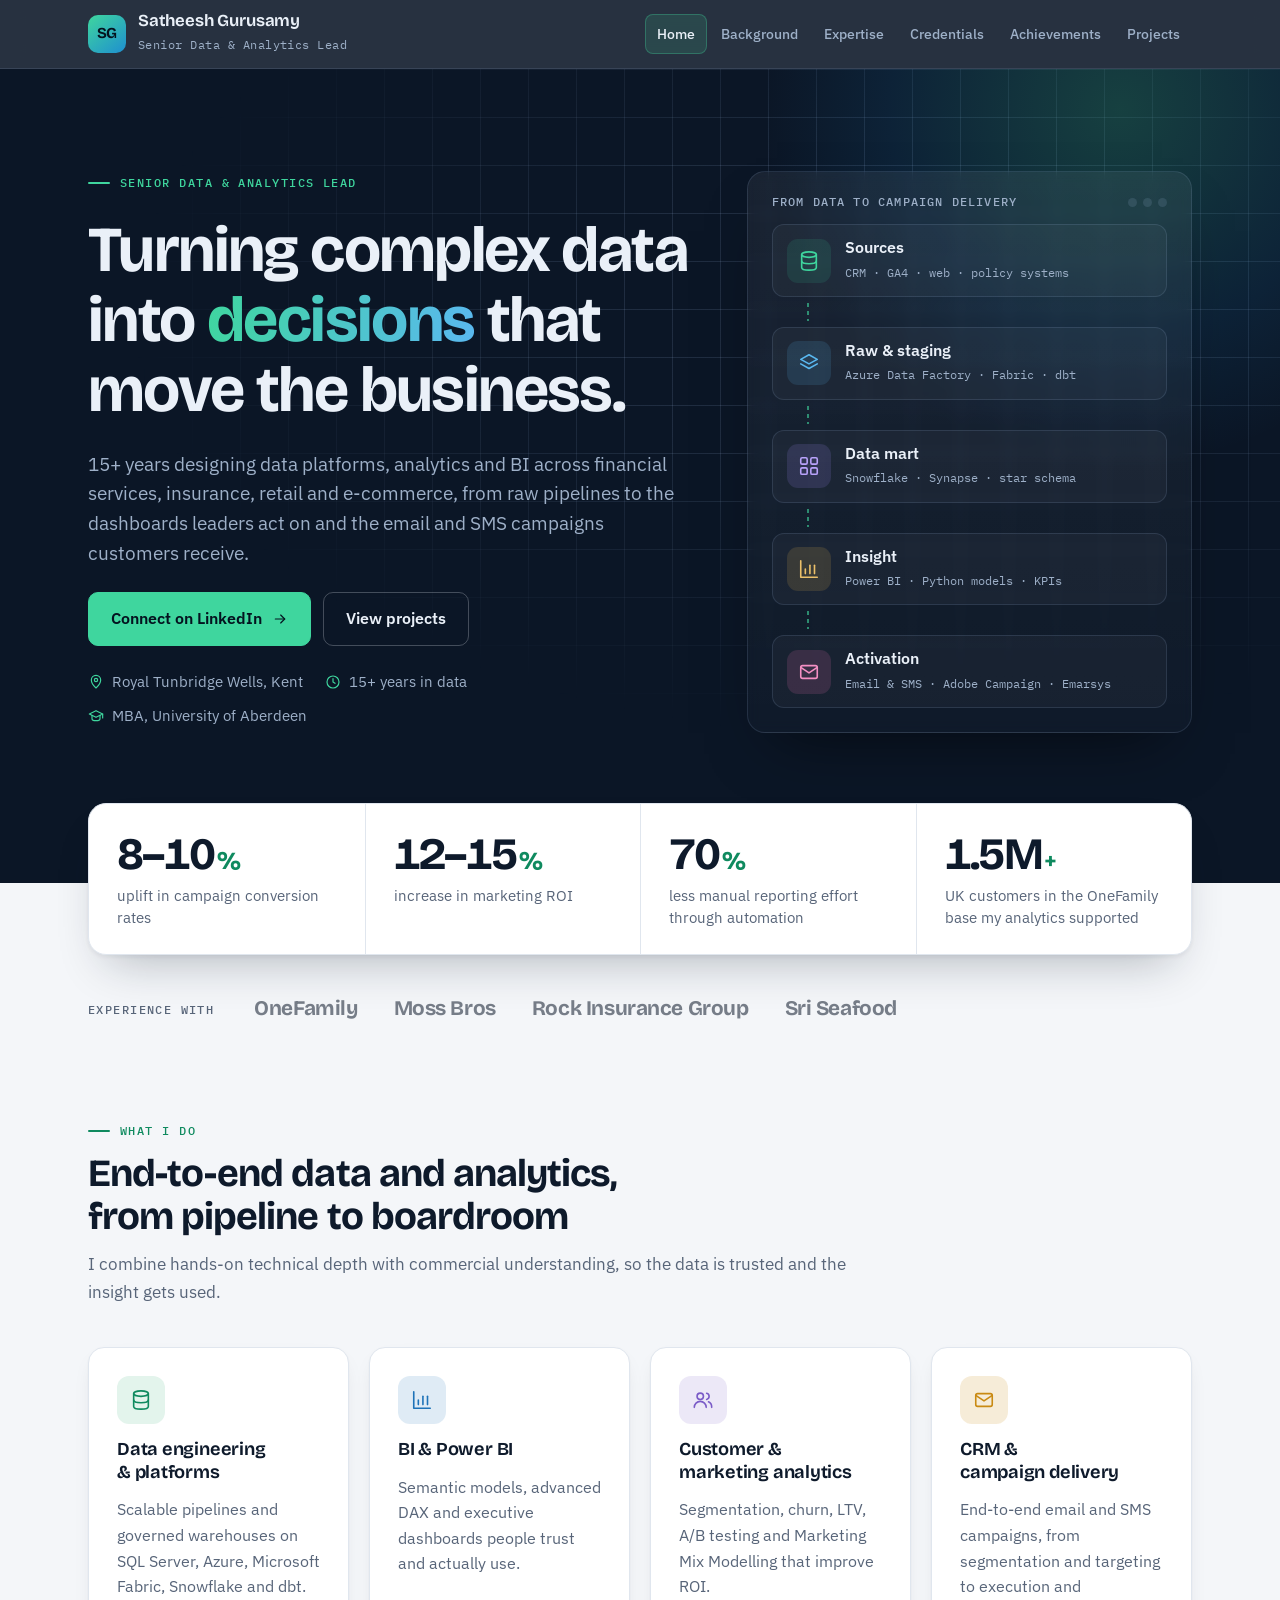
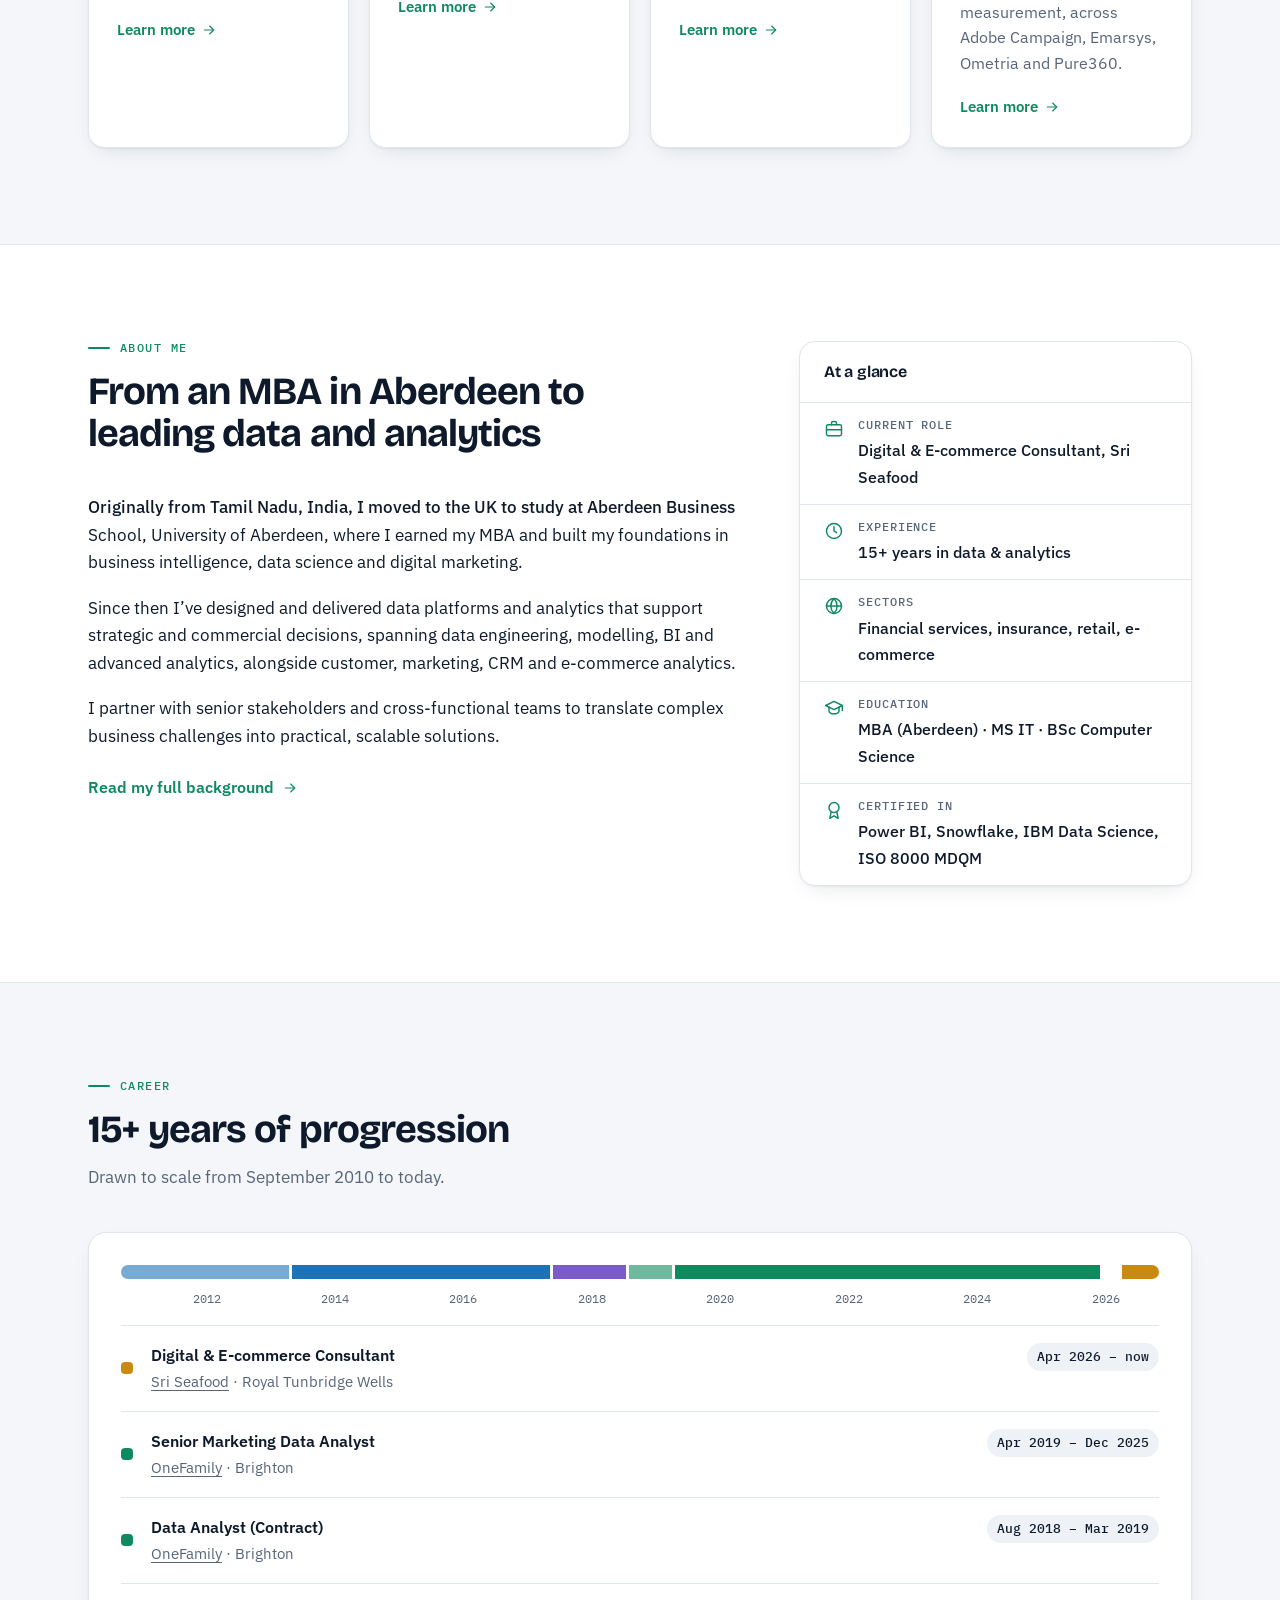
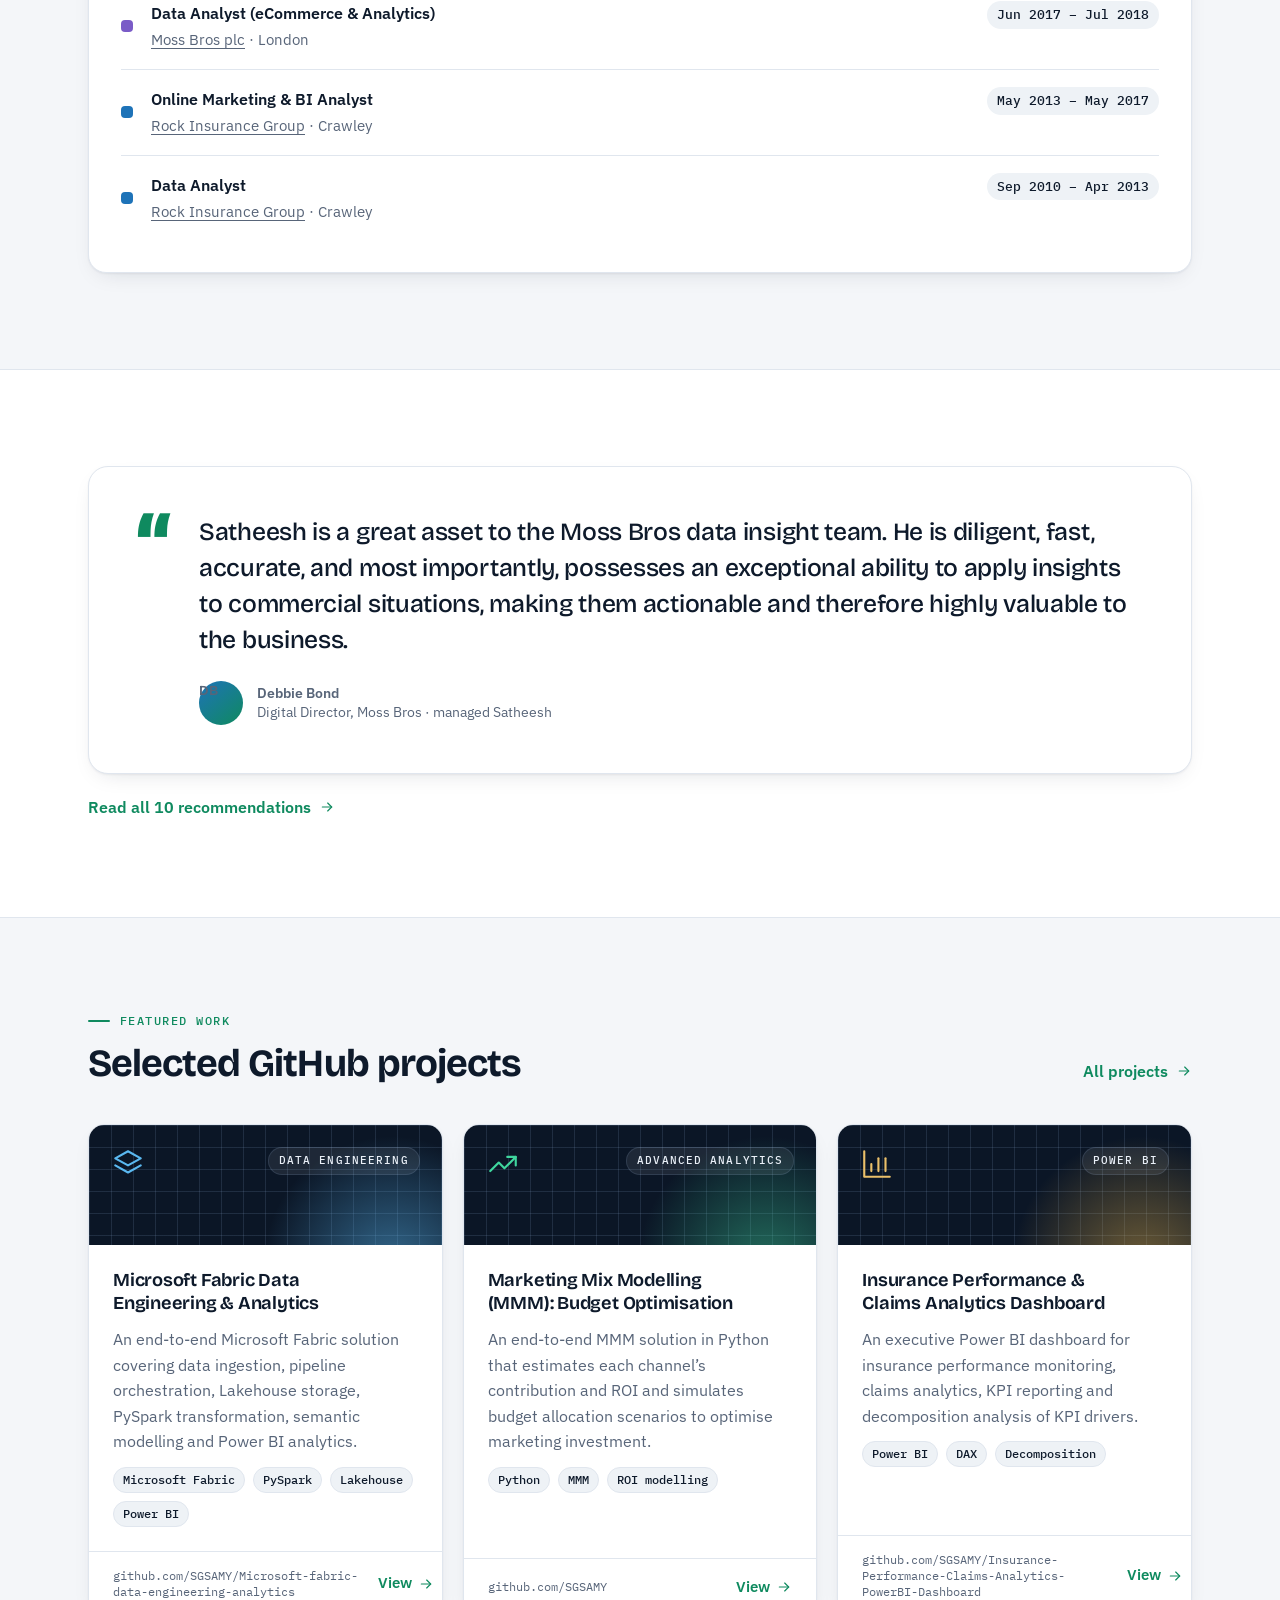
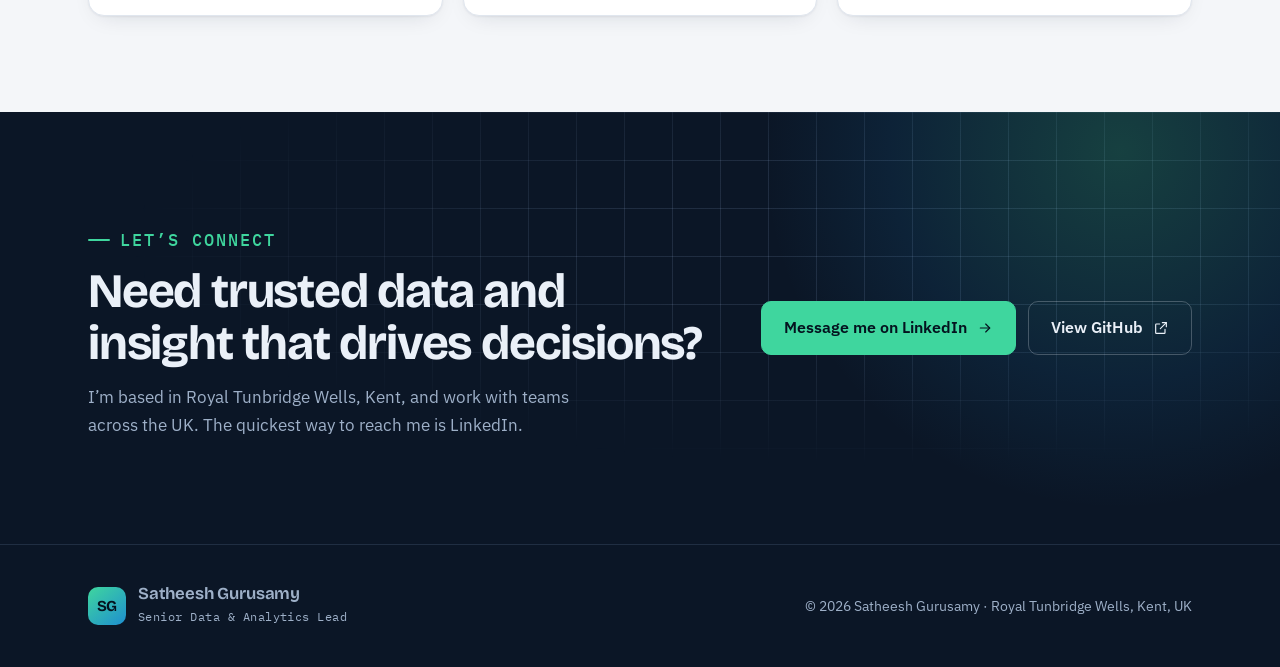
==== commit 4874f66d: "Add files via upload" ====
--- a/index.html
+++ b/index.html
@@ -7,6 +7,9 @@
 <meta name="description" content="Senior Data &amp; Analytics Lead: data platforms, analytics, BI, CRM and customer insight.">
 <meta property="og:title" content="Satheesh Gurusamy"><meta property="og:description" content="Senior Data &amp; Analytics Lead: data platforms, analytics, BI, CRM and customer insight.">
 <meta property="og:type" content="website"><meta property="og:url" content="https://sgsamy.com/">
+<link rel="icon" href="favicon.svg" type="image/svg+xml">
+<link rel="icon" href="favicon.ico" sizes="any">
+<link rel="apple-touch-icon" href="apple-touch-icon.png">
 <meta name="theme-color" content="#0B1626">
 <link rel="preconnect" href="https://fonts.googleapis.com"><link rel="preconnect" href="https://fonts.gstatic.com" crossorigin><link rel="stylesheet" href="https://fonts.googleapis.com/css2?family=Bricolage+Grotesque:opsz,wght@12..96,500;12..96,650;12..96,700&family=IBM+Plex+Mono:wght@400;500;600&family=IBM+Plex+Sans:wght@400;500;600&display=swap">
 <link rel="stylesheet" href="style.css">
@@ -55,7 +58,6 @@
 </main>
 <footer class="site-foot"><div class="wrap">
 <a class="brand" href="index.html"><span class="mono">SG</span><span><b>Satheesh Gurusamy</b><small>Senior Data &amp; Analytics Lead</small></span></a>
-<nav aria-label="Footer"><a href="index.html">Home</a><a href="my-background.html">Background</a><a href="expertise.html">Expertise</a><a href="credentials.html">Credentials</a><a href="achievements.html">Achievements</a><a href="github-projects.html">Projects</a><a href="https://www.linkedin.com/in/satheeshgurusamy">LinkedIn</a><a href="https://github.com/SGSAMY">GitHub</a></nav>
 <span>&copy; 2026 Satheesh Gurusamy &middot; Royal Tunbridge Wells, Kent, UK</span>
 </div></footer>
 </body>
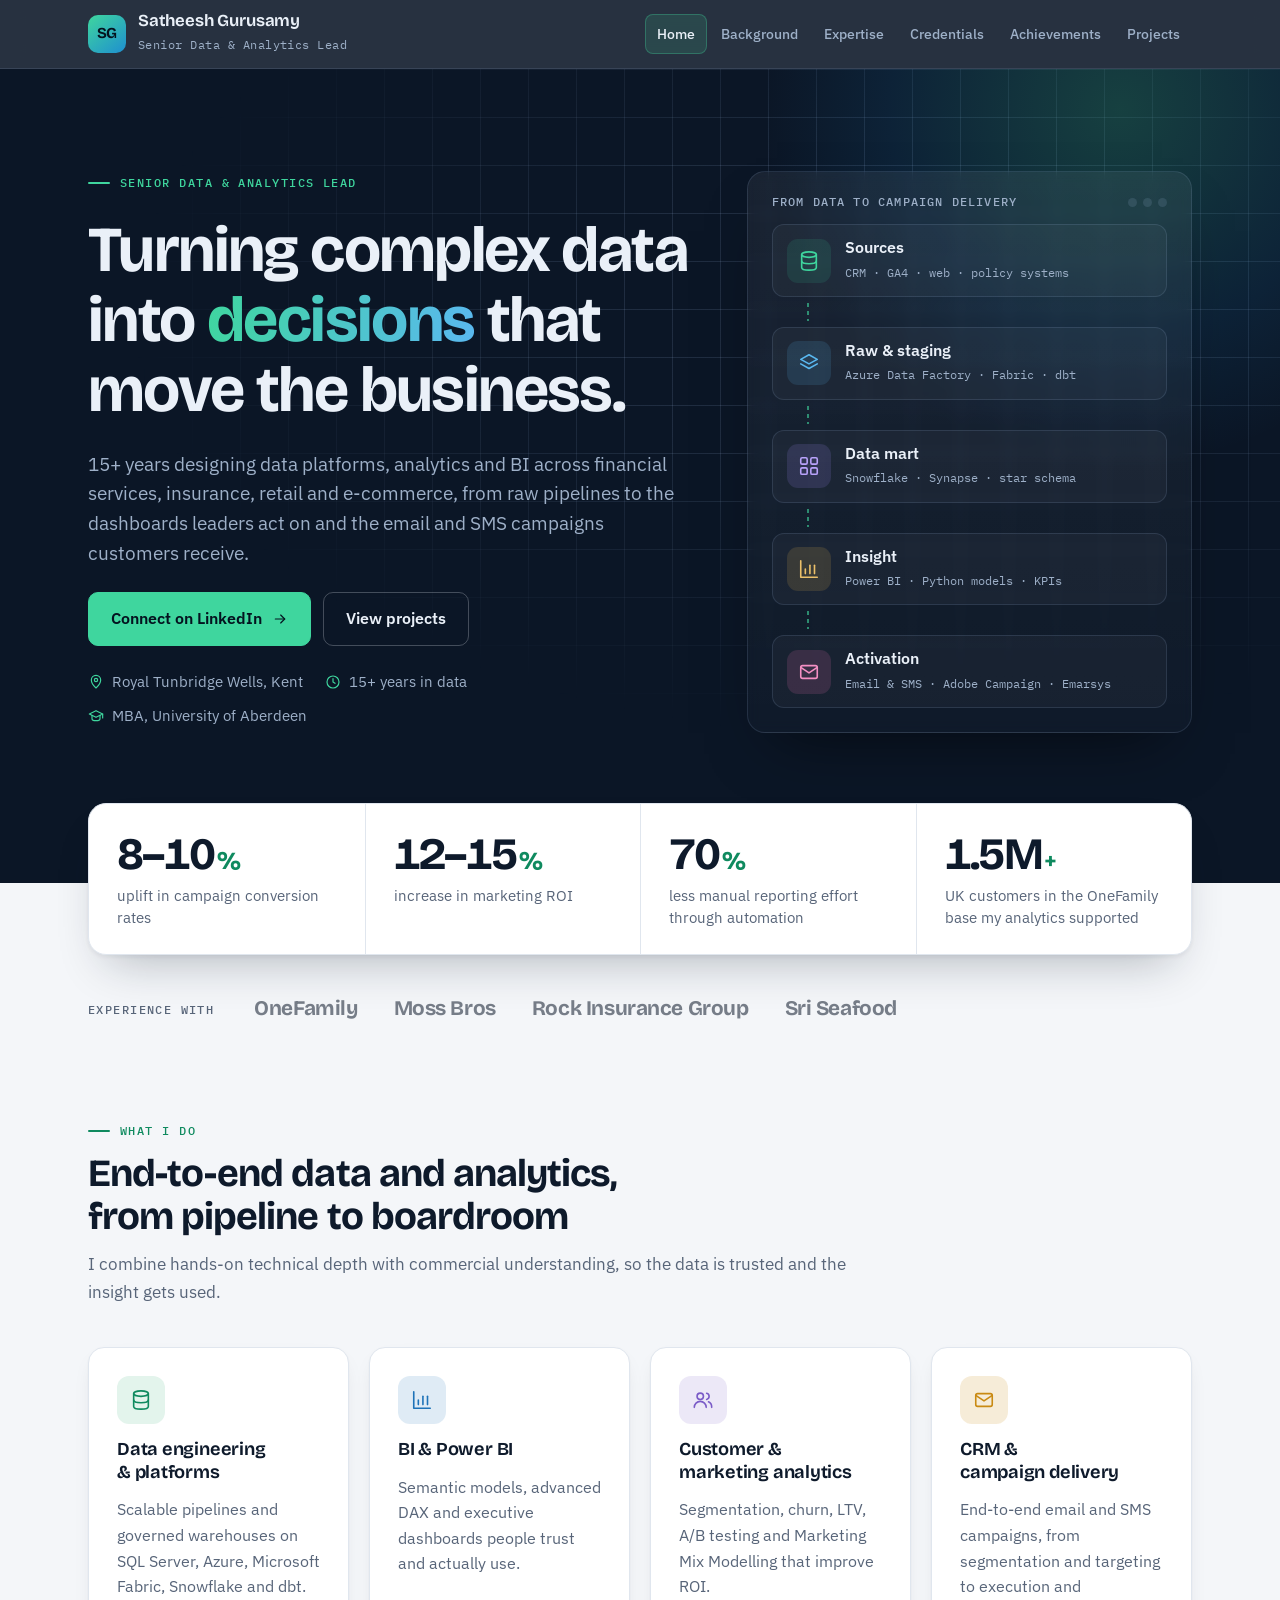
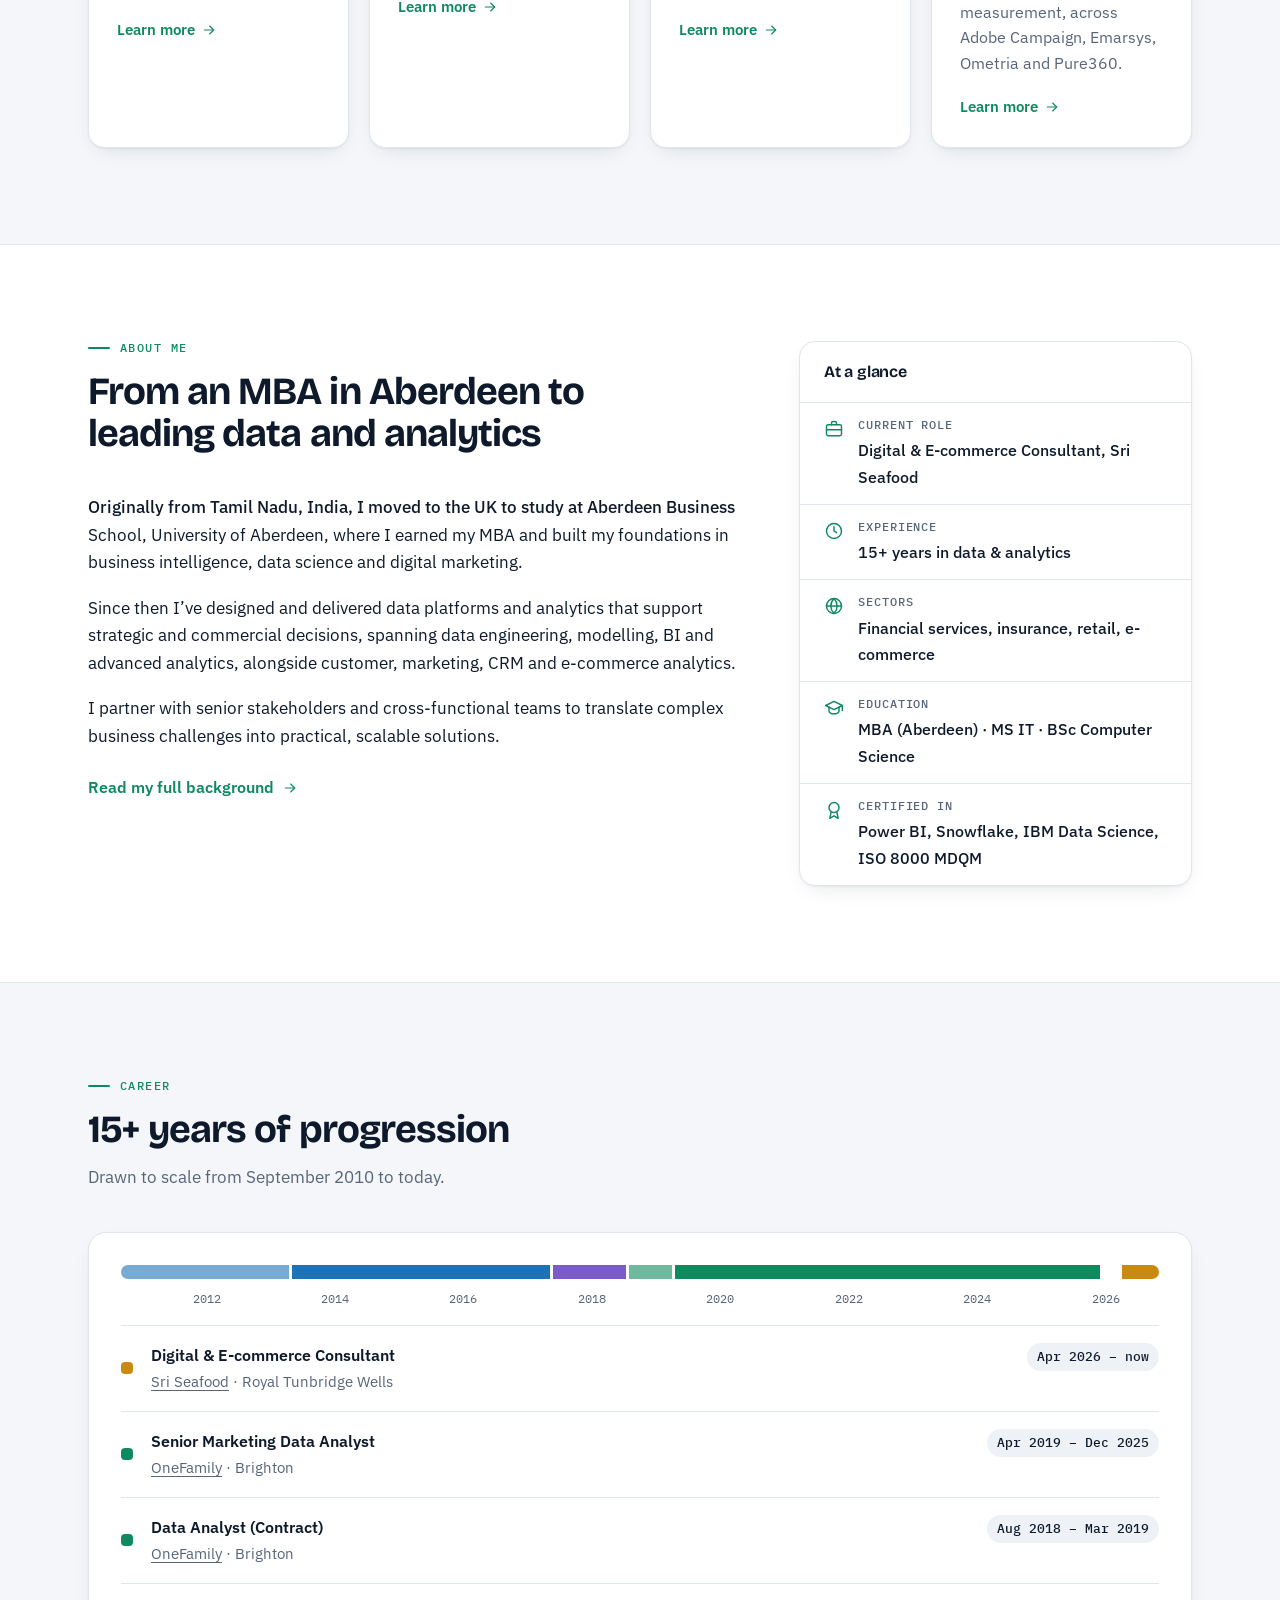
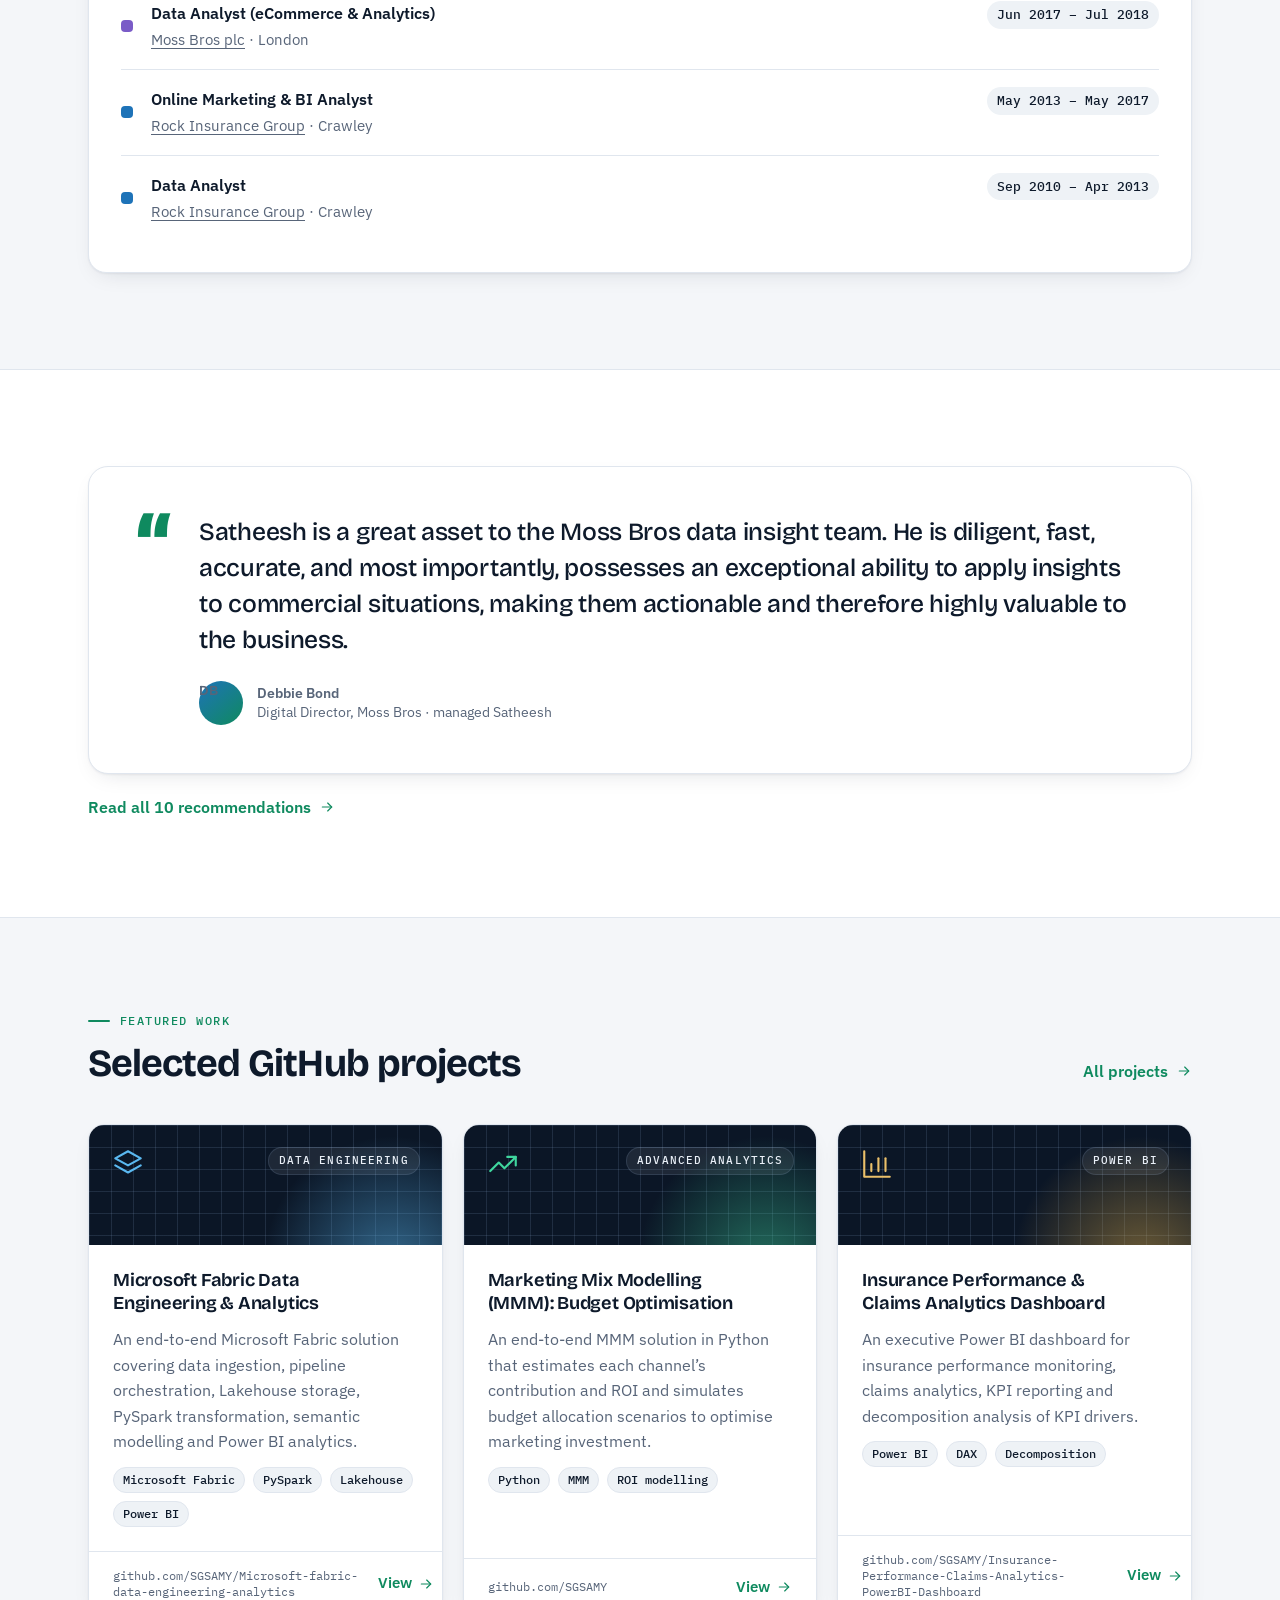
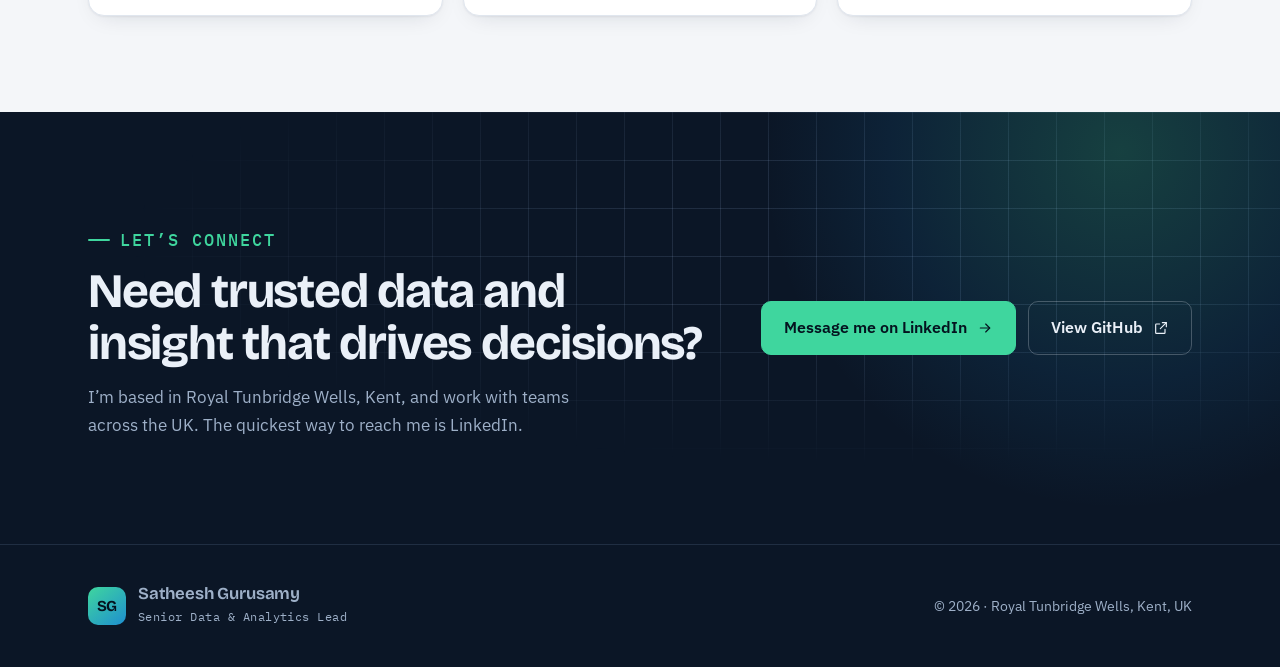
==== commit bcd4513c: "Add files via upload" ====
--- a/index.html
+++ b/index.html
@@ -58,7 +58,7 @@
 </main>
 <footer class="site-foot"><div class="wrap">
 <a class="brand" href="index.html"><span class="mono">SG</span><span><b>Satheesh Gurusamy</b><small>Senior Data &amp; Analytics Lead</small></span></a>
-<span>&copy; 2026 Satheesh Gurusamy &middot; Royal Tunbridge Wells, Kent, UK</span>
+<span>&copy; 2026 &middot; Royal Tunbridge Wells, Kent, UK</span>
 </div></footer>
 </body>
 </html>
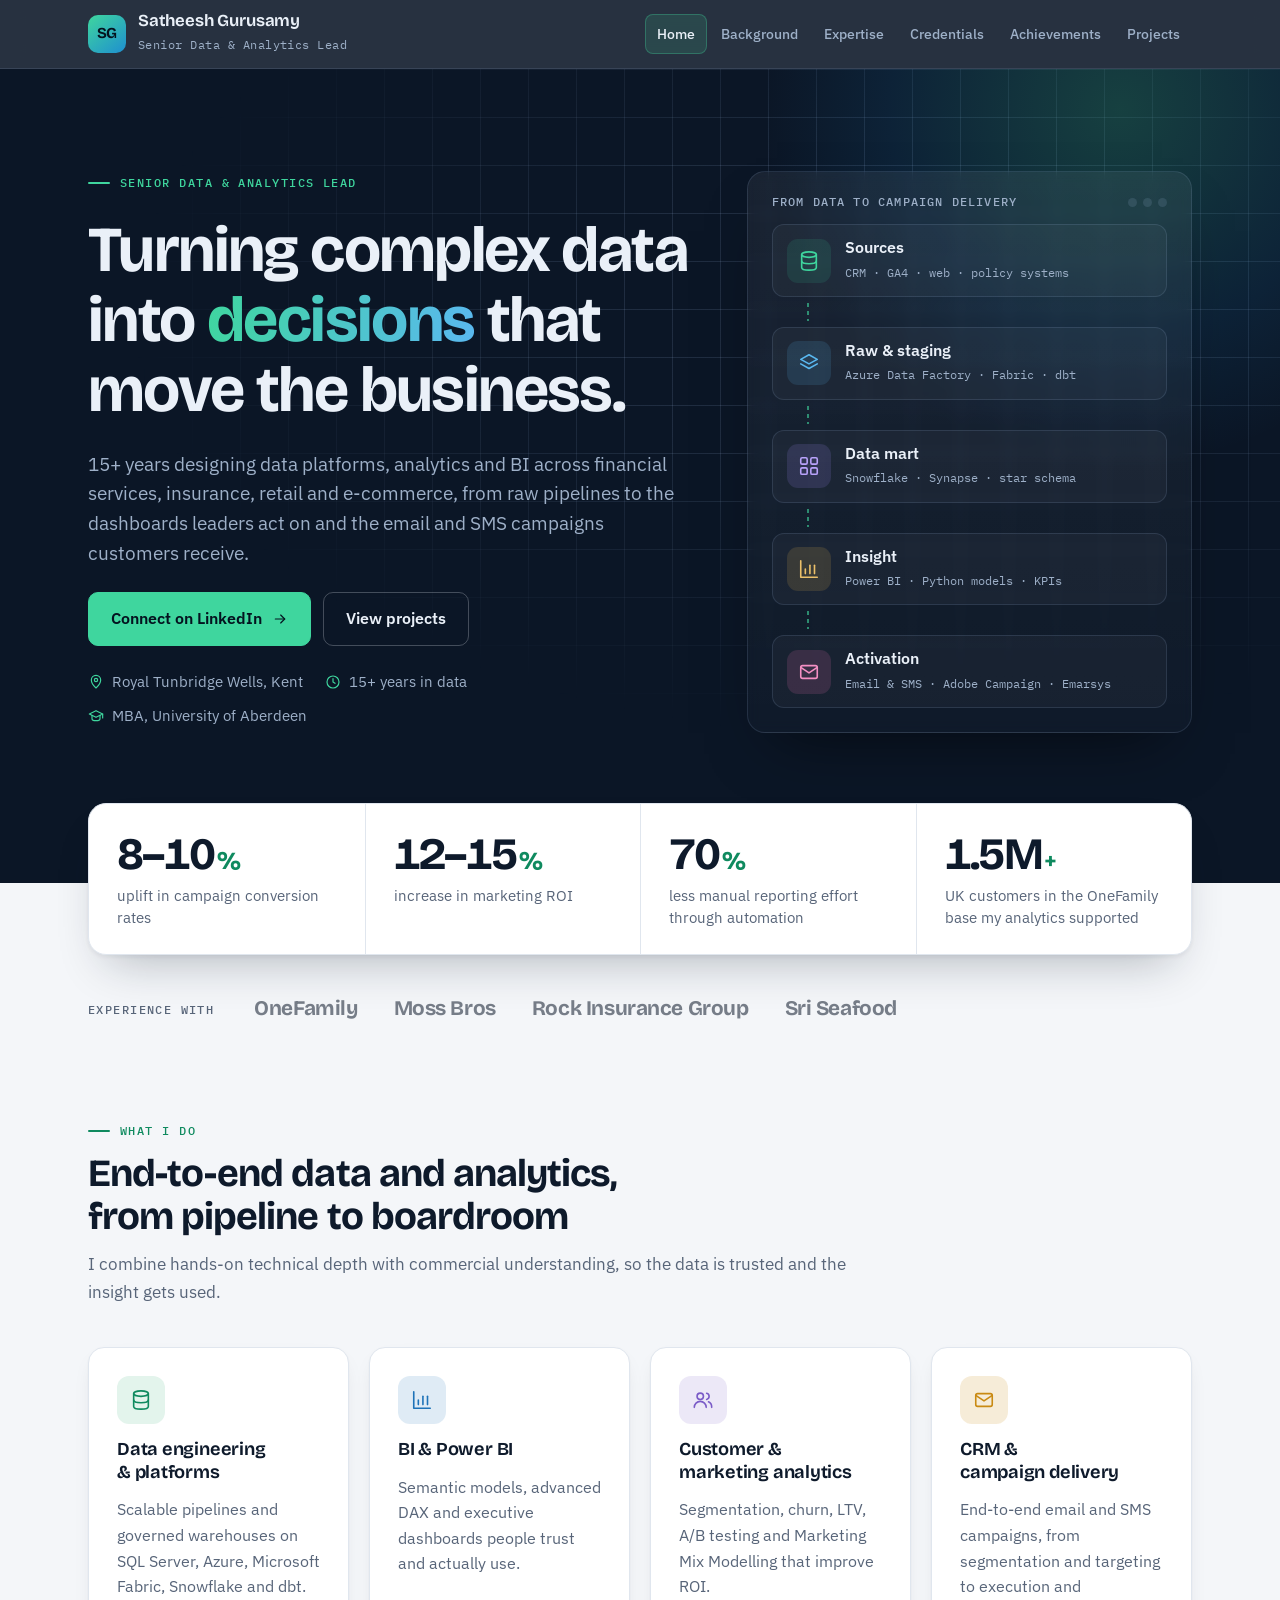
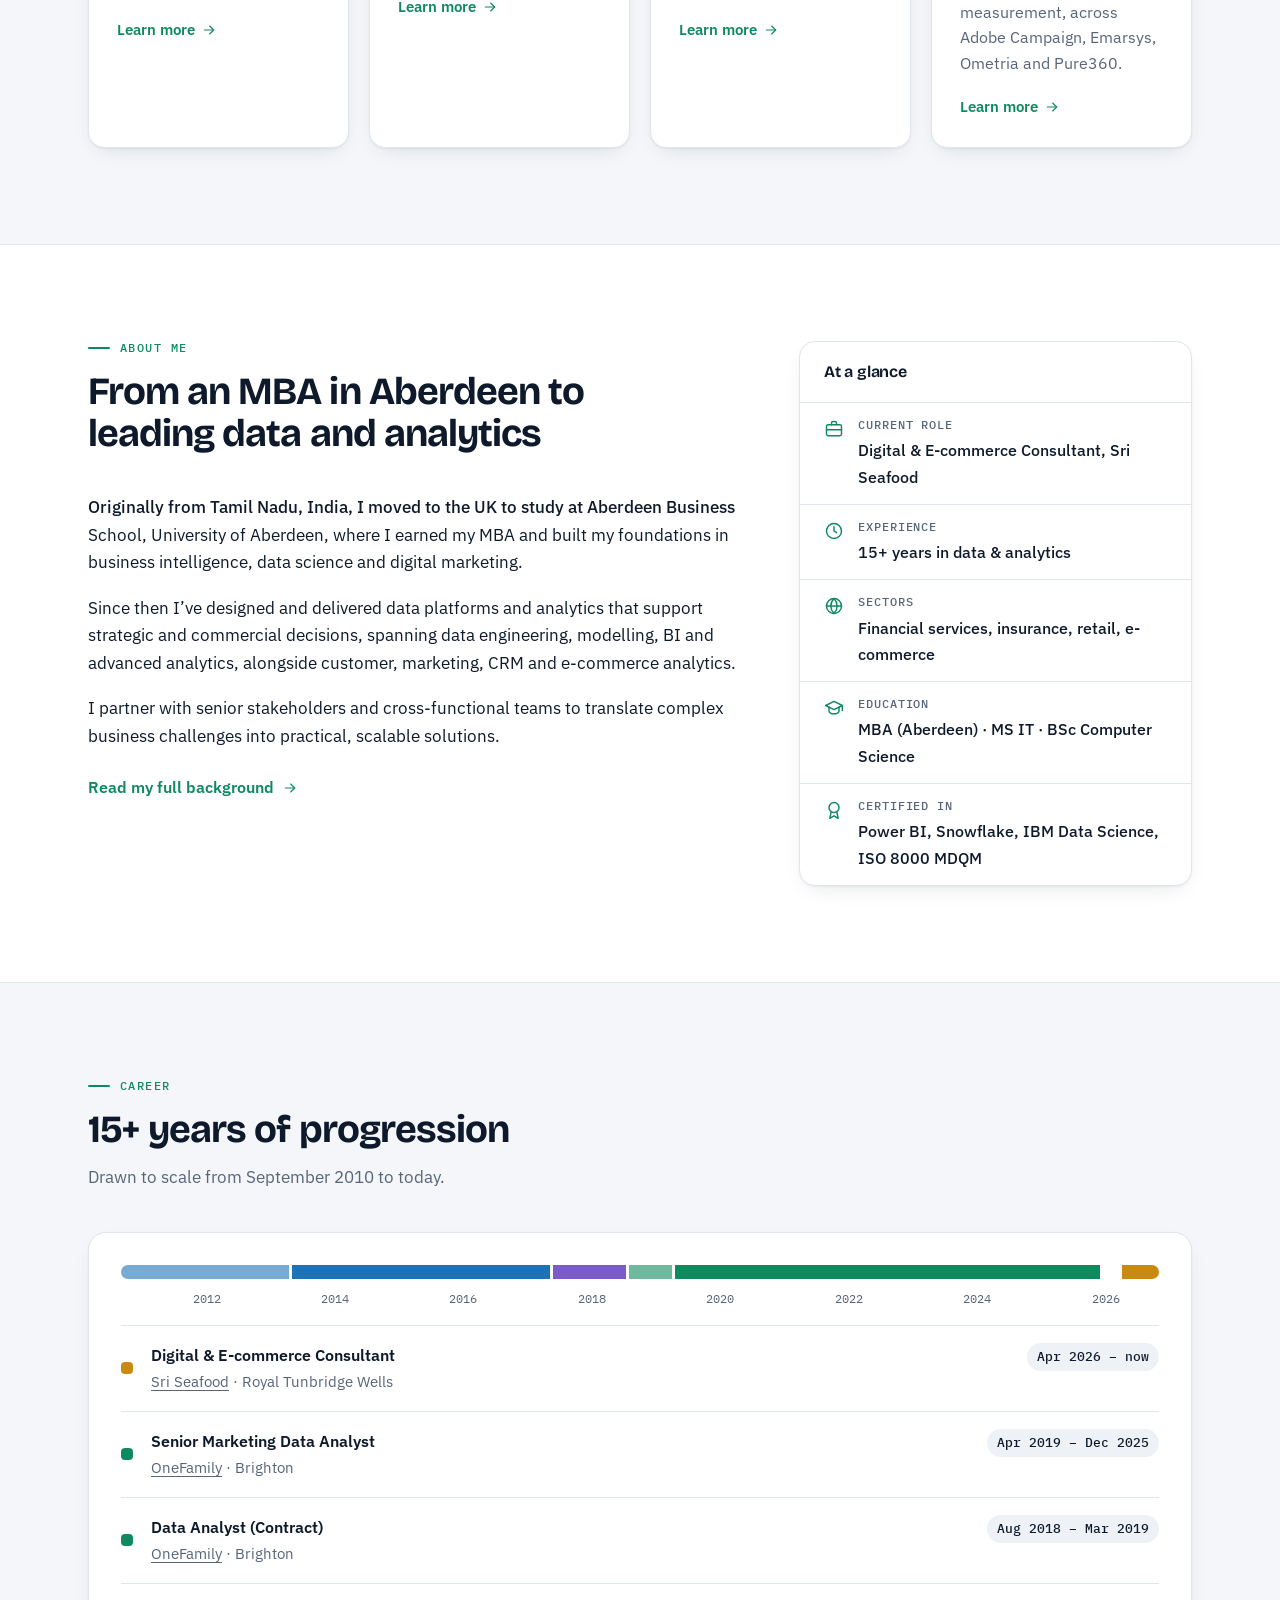
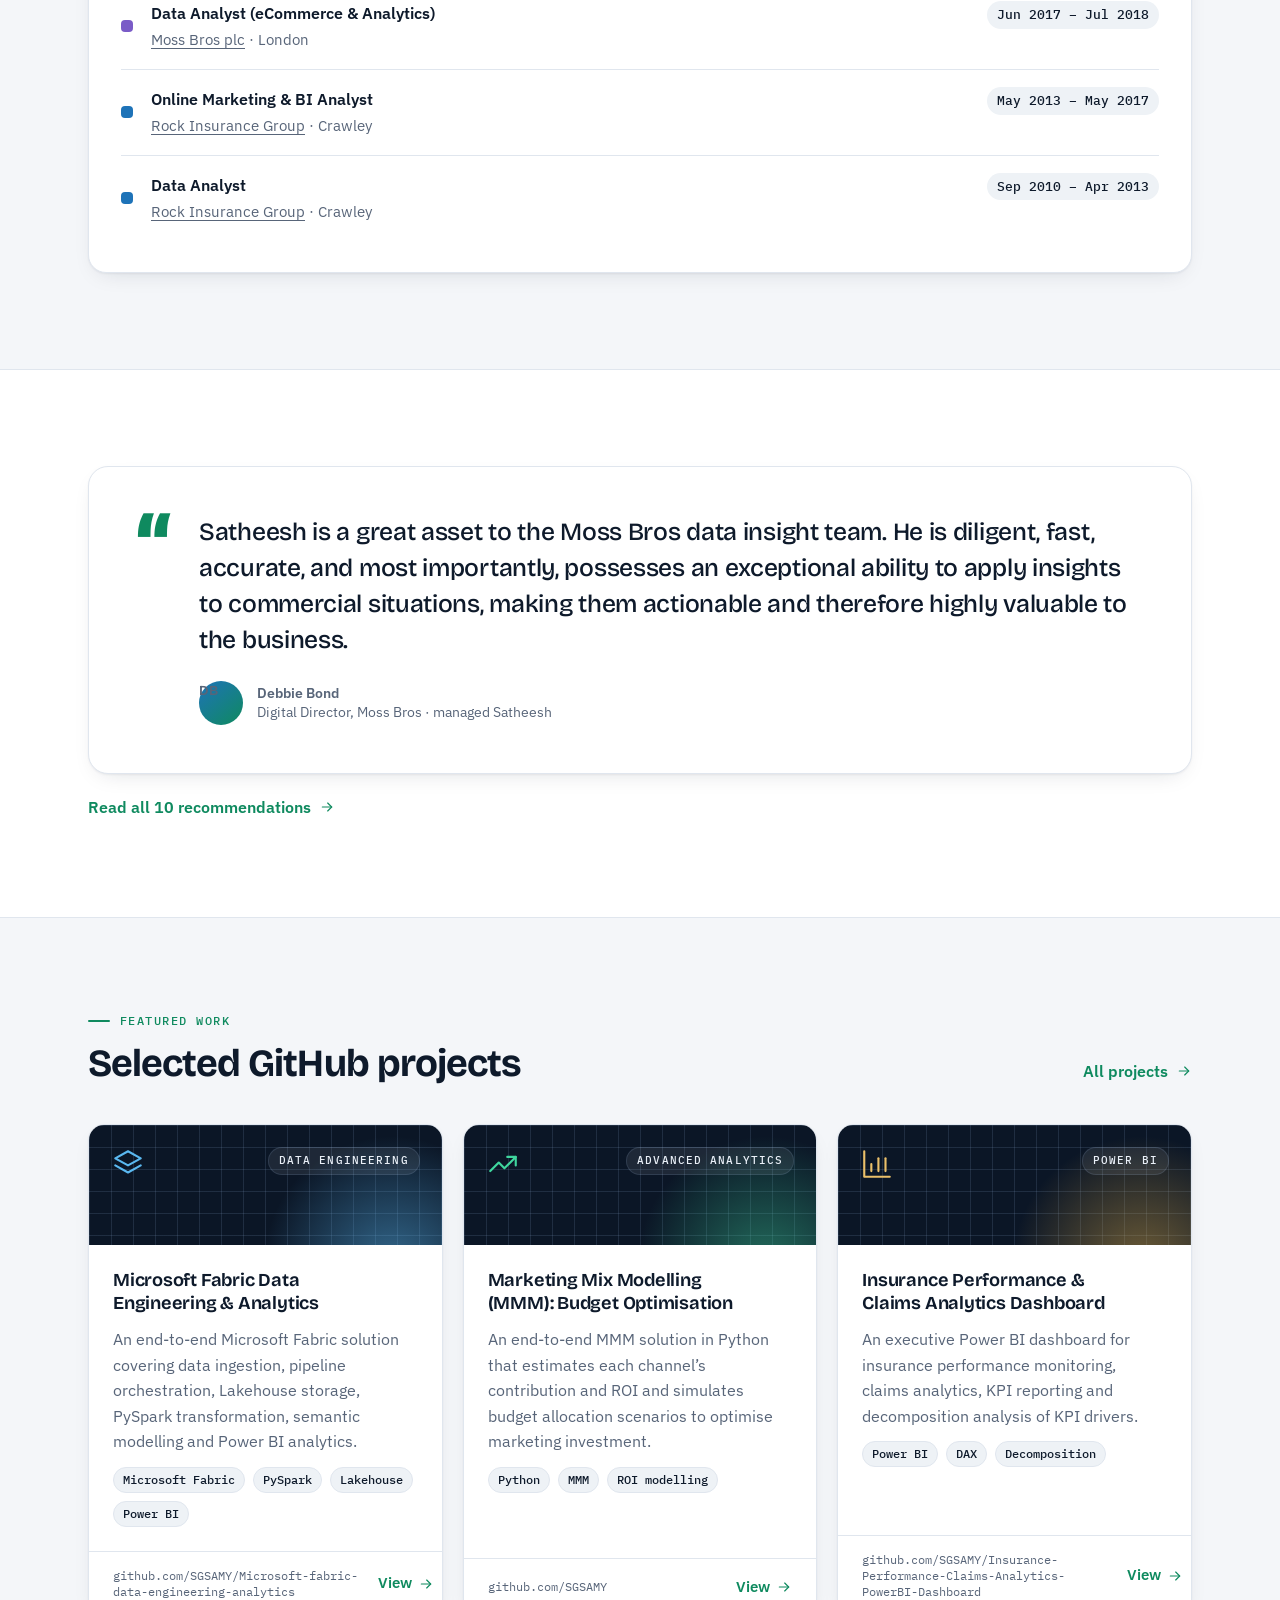
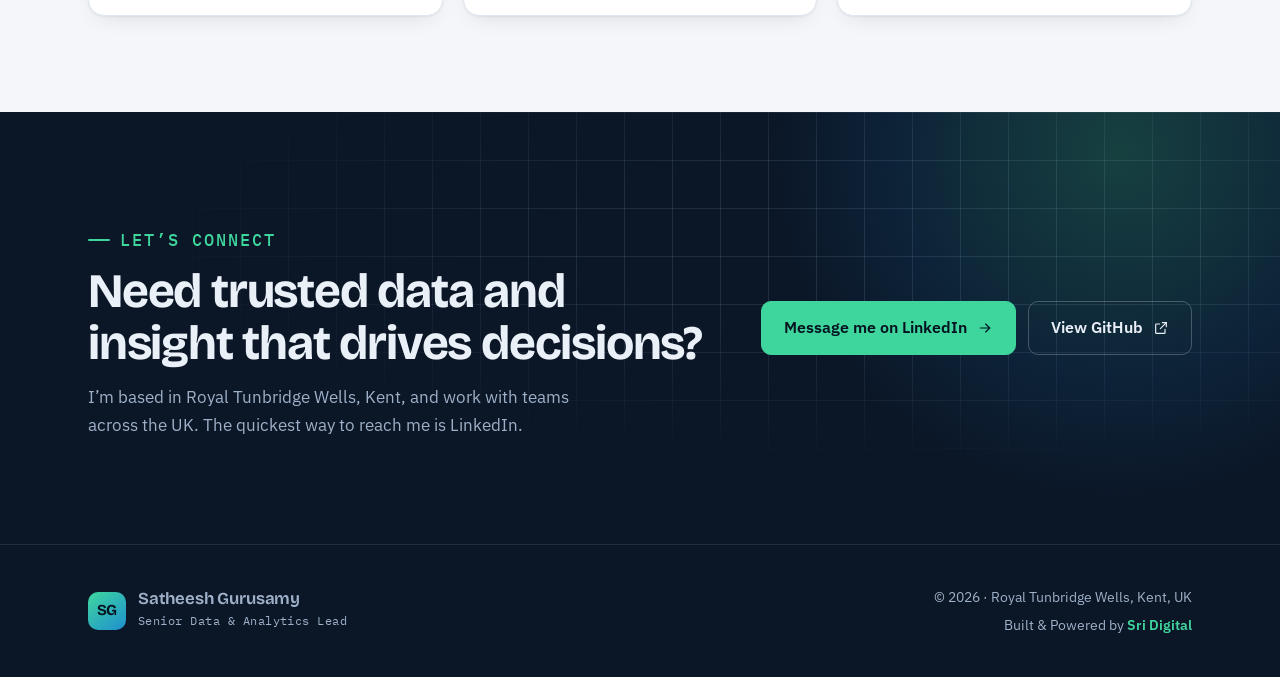
==== commit bb6333f8: "Add files via upload" ====
--- a/index.html
+++ b/index.html
@@ -58,7 +58,7 @@
 </main>
 <footer class="site-foot"><div class="wrap">
 <a class="brand" href="index.html"><span class="mono">SG</span><span><b>Satheesh Gurusamy</b><small>Senior Data &amp; Analytics Lead</small></span></a>
-<span>&copy; 2026 &middot; Royal Tunbridge Wells, Kent, UK</span>
+<div class="foot-meta"><span>&copy; 2026 &middot; Royal Tunbridge Wells, Kent, UK</span><span>Built &amp; Powered by <a class="credit" href="https://sridigital.co.uk">Sri Digital</a></span></div>
 </div></footer>
 </body>
 </html>
--- a/style.css
+++ b/style.css
@@ -297,3 +297,7 @@
 .site-foot a { color: var(--deep-muted); text-decoration: none; }
 .site-foot a:hover { color: var(--deep-ink); }
 .site-foot .brand { margin-right: 0; }
+.foot-meta { display: grid; gap: 4px; text-align: right; }
+.site-foot a.credit { color: var(--glow); font-weight: 600; }
+.site-foot a.credit:hover { text-decoration: underline; }
+@media (max-width: 640px) { .foot-meta { text-align: left; } }
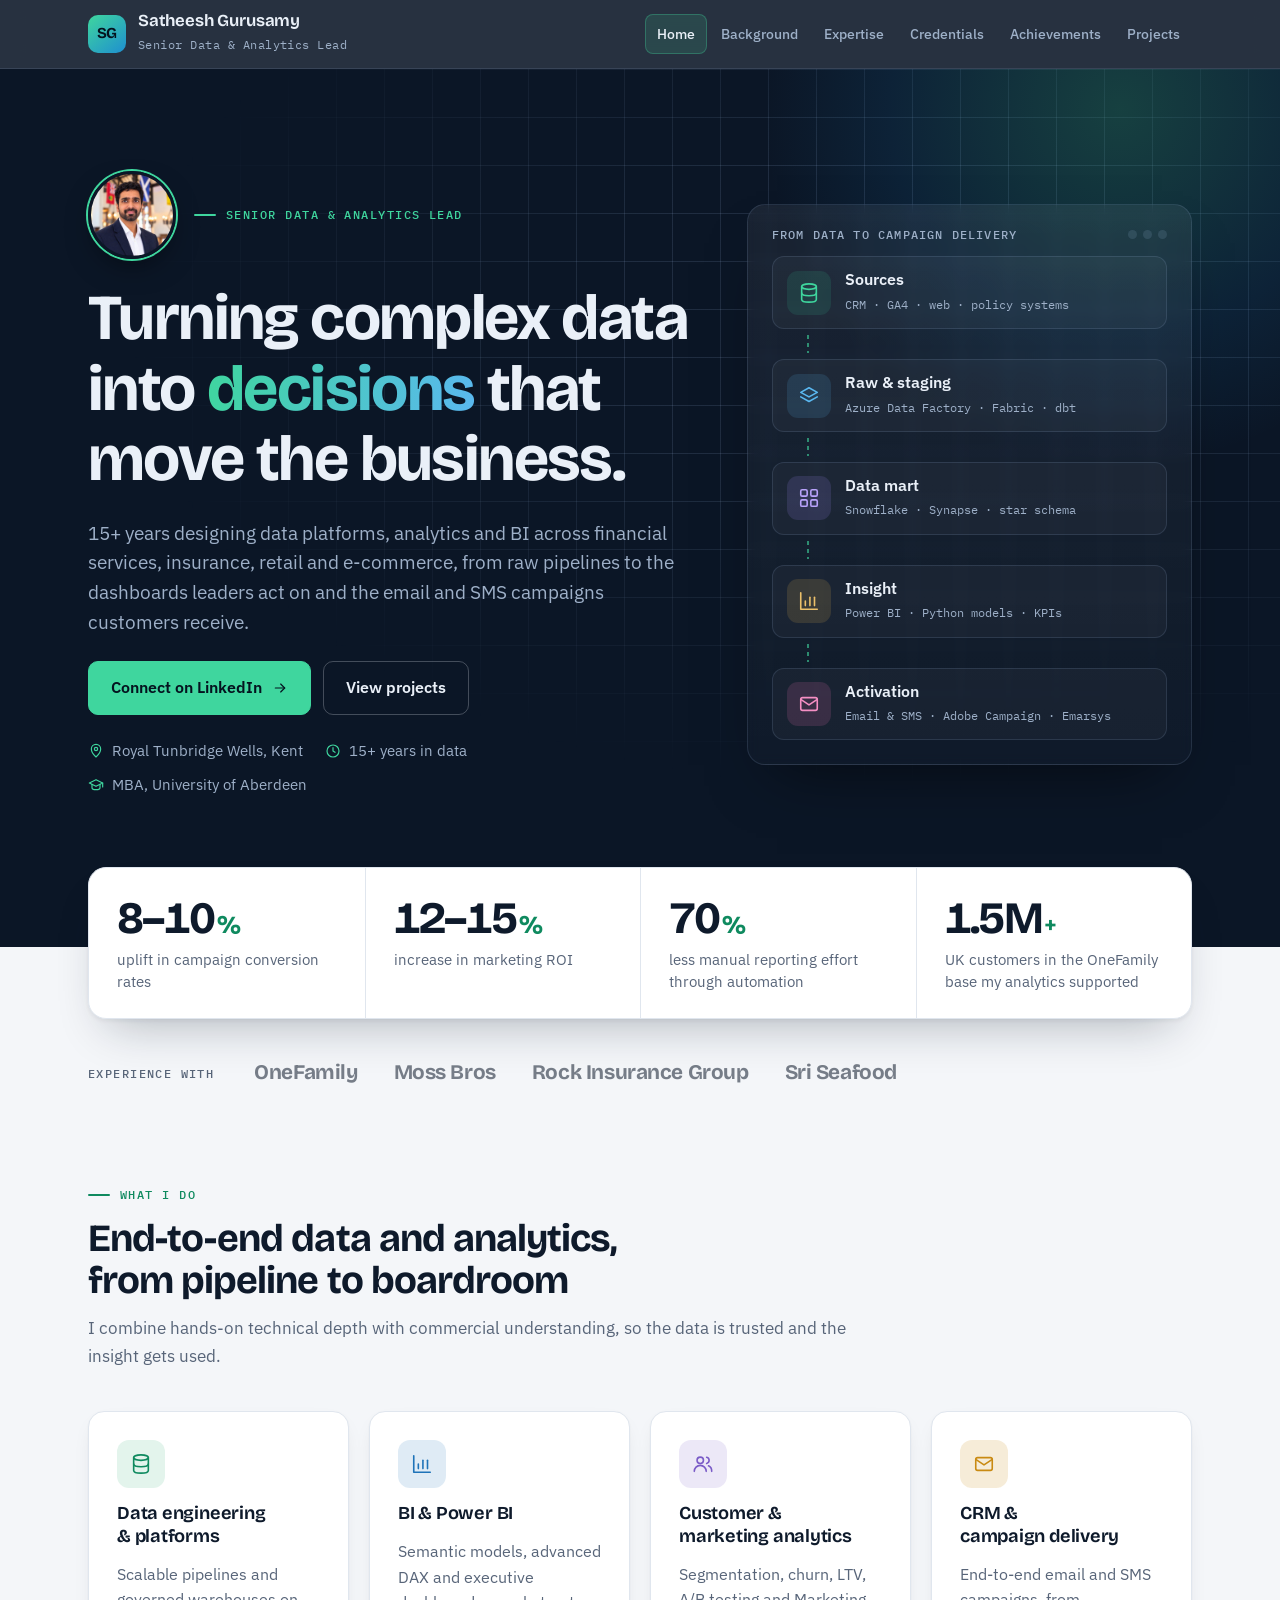
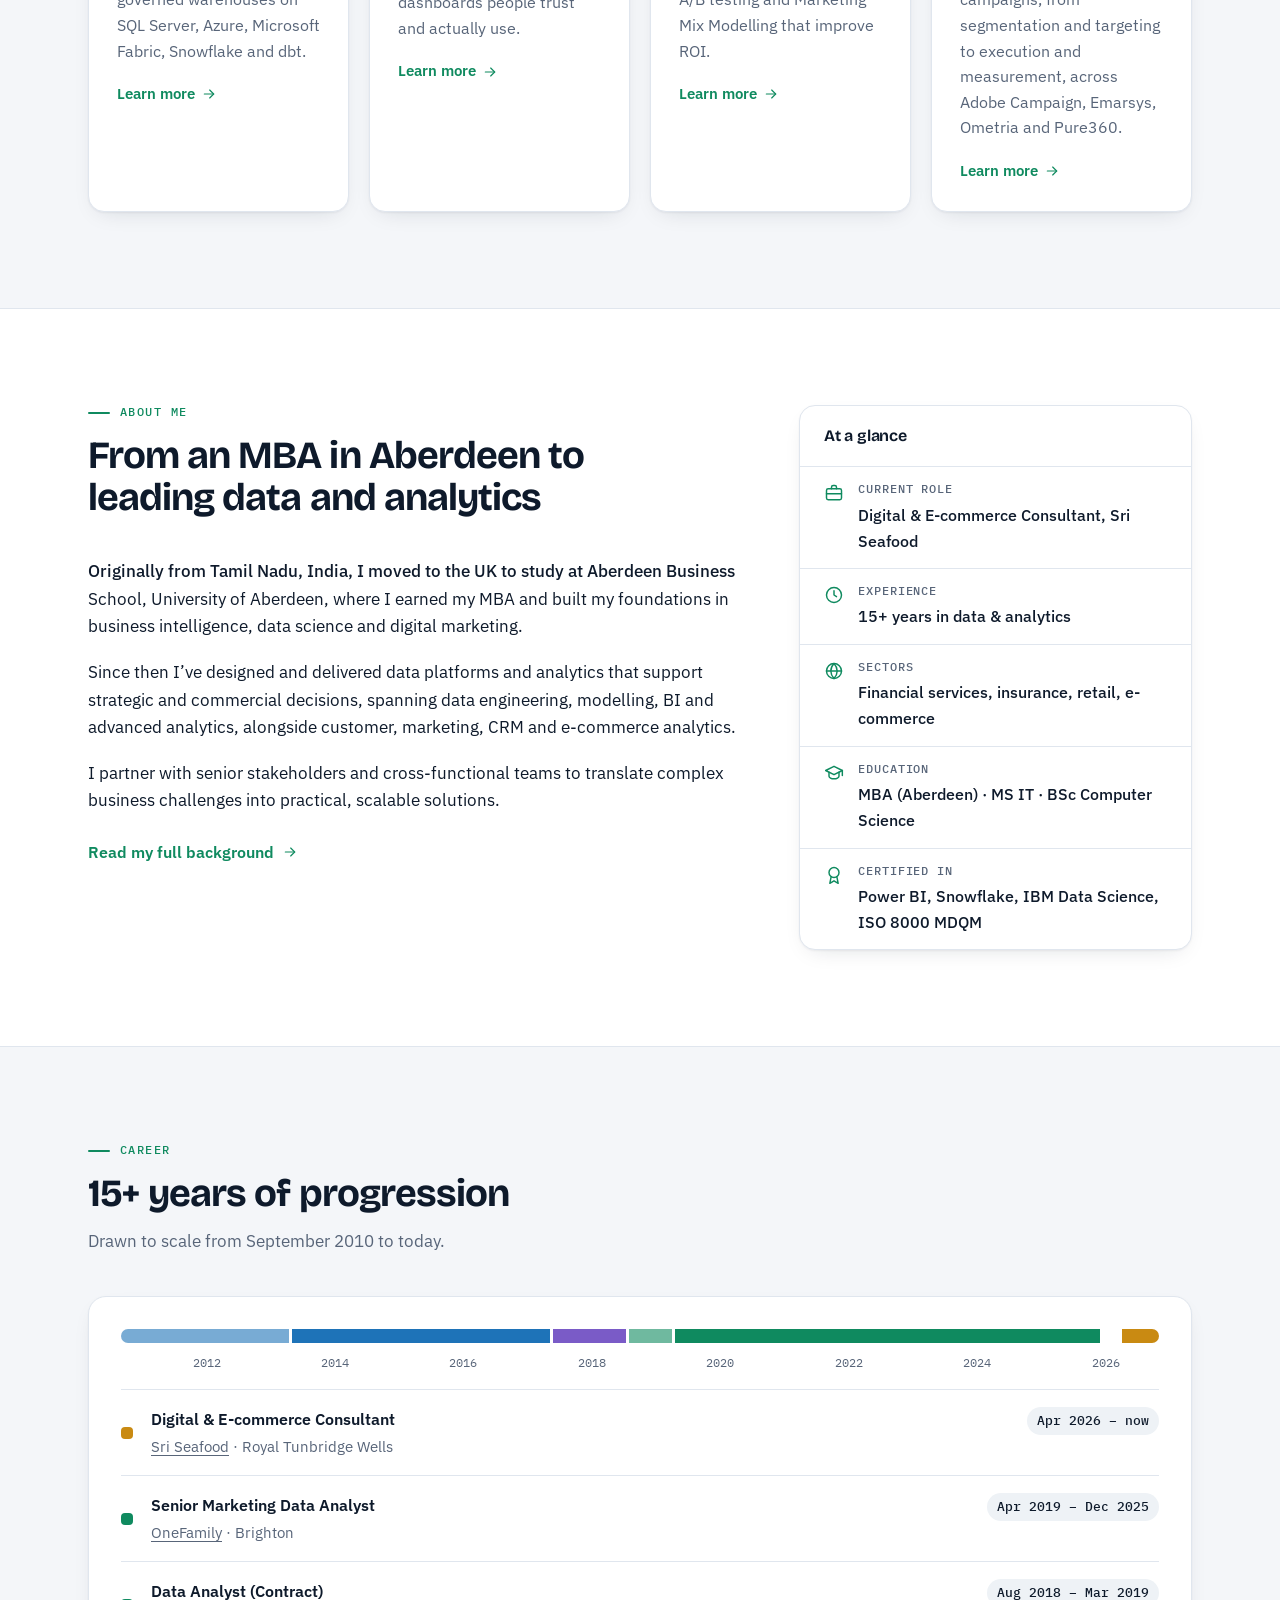
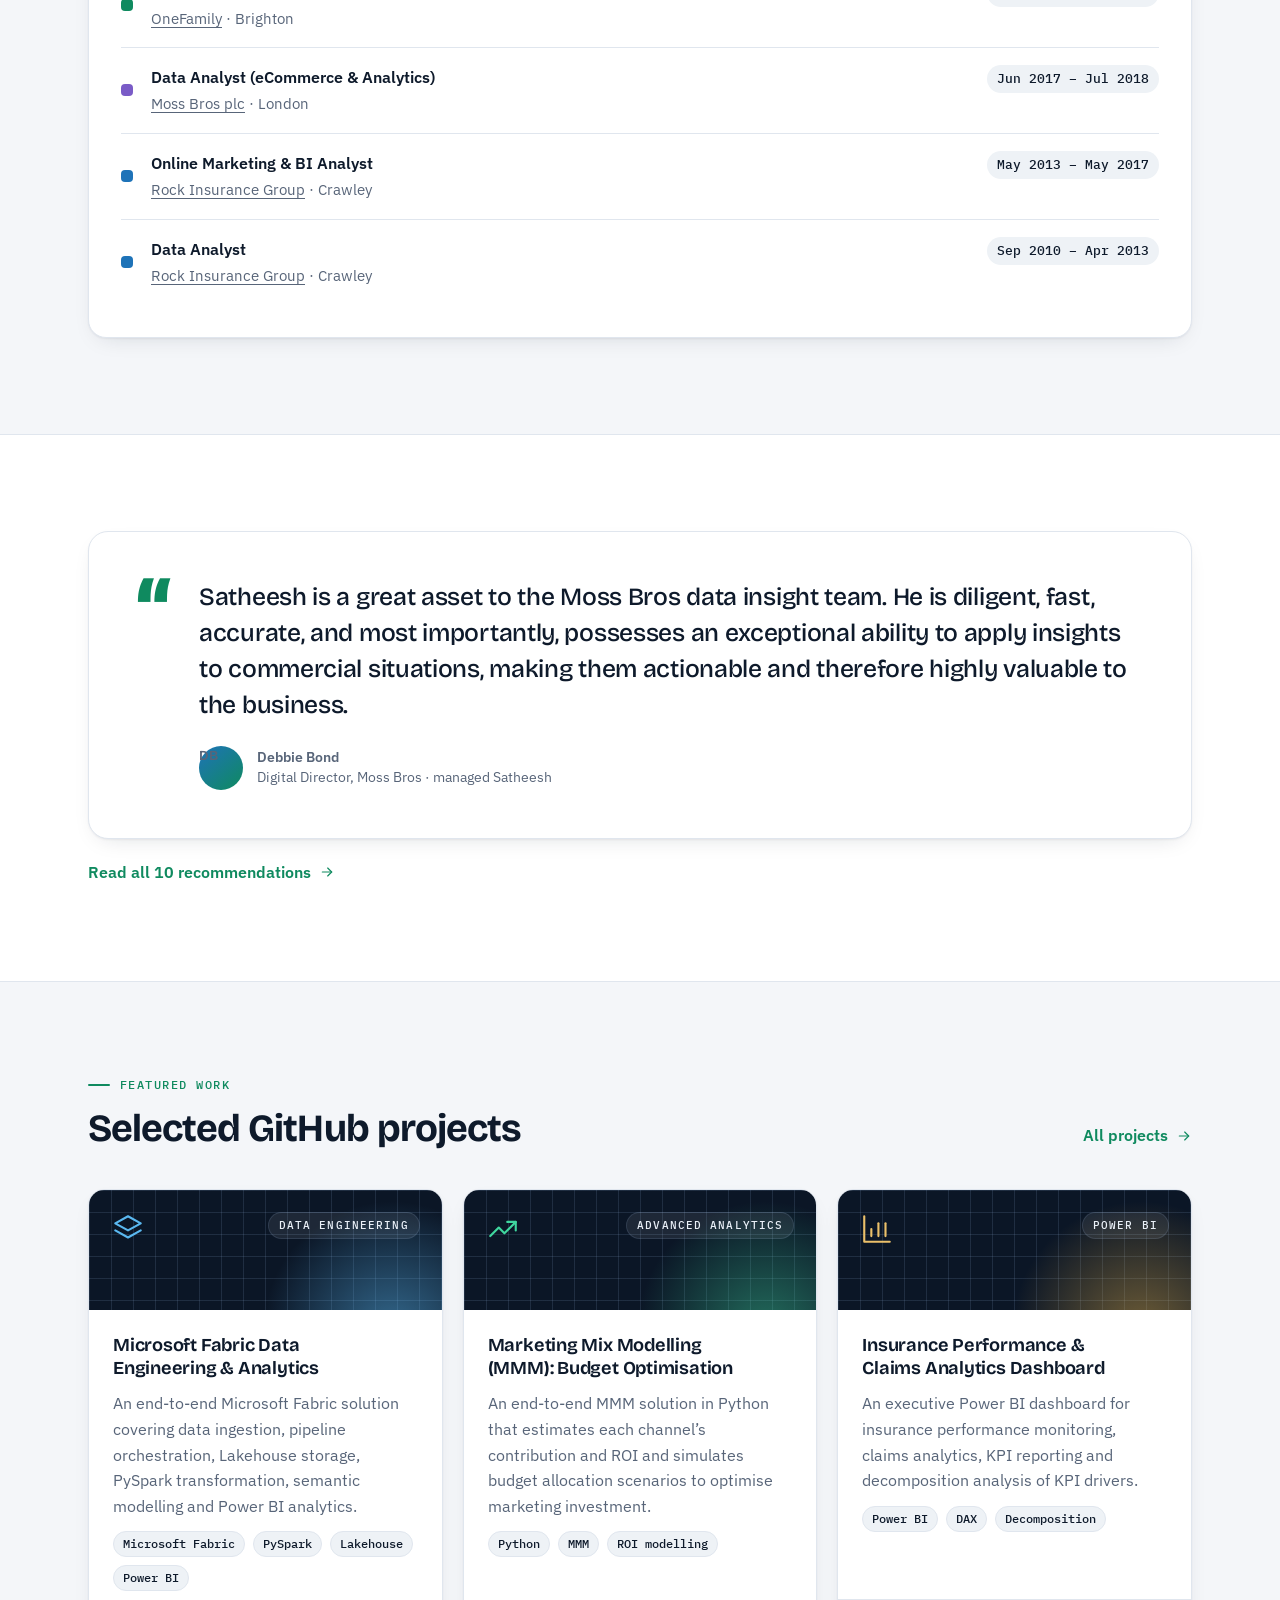
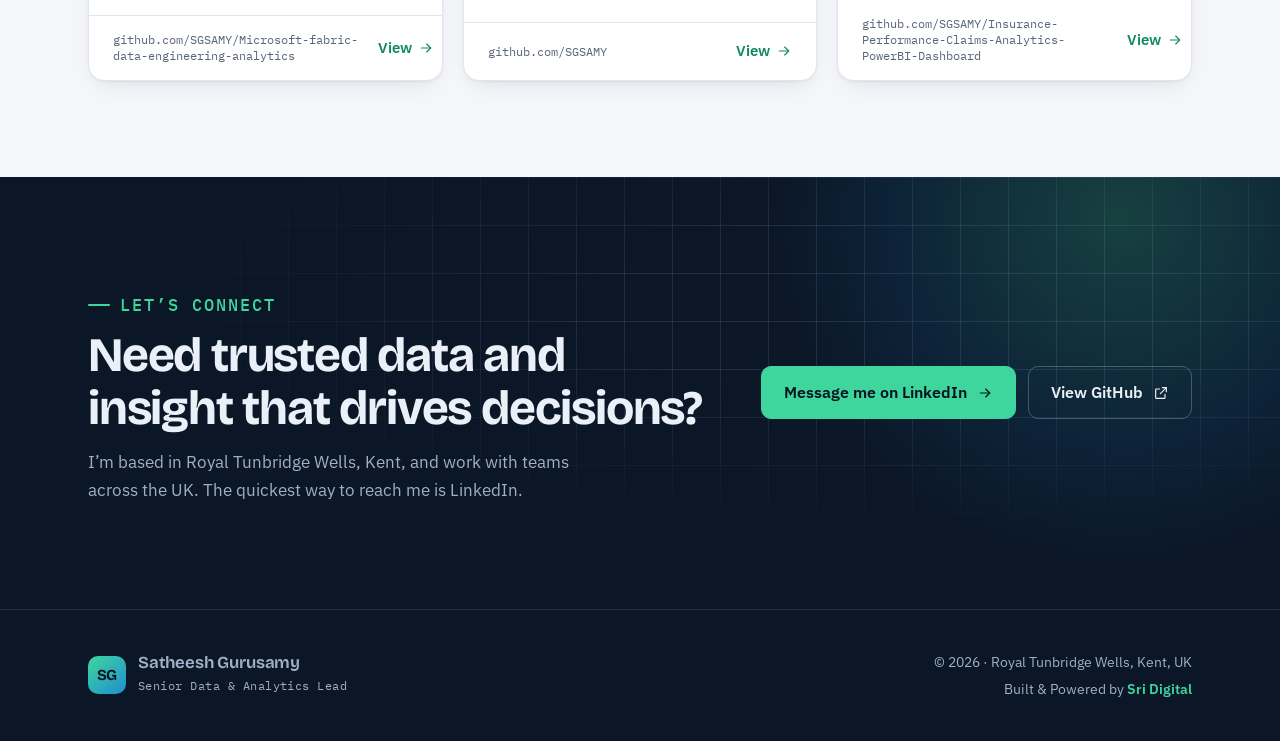
==== commit 90191353: "Add files via upload" ====
--- a/index.html
+++ b/index.html
@@ -22,7 +22,7 @@
 <main>
 <section class="dark hero"><div class="wrap">
 <div class="hero-copy">
-<p class="eyebrow">Senior Data &amp; Analytics Lead</p>
+<div class="id-row"><img class="headshot" src="satheesh.jpg" alt="Satheesh Gurusamy" width="88" height="88"><p class="eyebrow">Senior Data &amp; Analytics Lead</p></div>
 <h1>Turning complex data into <em>decisions</em> that move the business.</h1>
 <p class="lede">15+ years designing data platforms, analytics and BI across financial services, insurance, retail and e-commerce, from raw pipelines to the dashboards leaders act on and the email and SMS campaigns customers receive.</p>
 <div class="btns"><a class="btn primary" href="https://www.linkedin.com/in/satheeshgurusamy">Connect on LinkedIn <svg class="ico sm" viewBox="0 0 24 24" aria-hidden="true"><path d="M5 12h14"/><path d="M13 6l6 6-6 6"/></svg></a><a class="btn ghost" href="github-projects.html">View projects</a></div>
--- a/style.css
+++ b/style.css
@@ -301,3 +301,12 @@
 .site-foot a.credit { color: var(--glow); font-weight: 600; }
 .site-foot a.credit:hover { text-decoration: underline; }
 @media (max-width: 640px) { .foot-meta { text-align: left; } }
+
+/* Photo */
+.id-row { display: flex; align-items: center; gap: 18px; }
+.id-row > div { display: grid; gap: 8px; min-width: 0; }
+.headshot { width: 88px; height: 88px; border-radius: 50%; object-fit: cover; flex: none; border: 3px solid var(--deep); box-shadow: 0 0 0 2px var(--glow), 0 12px 30px -10px rgba(0,0,0,0.6); }
+.id-name { font: 650 1.15rem/1.2 var(--display); color: var(--deep-ink); letter-spacing: -0.01em; }
+@media (max-width: 440px) { .headshot { width: 72px; height: 72px; } }
+.facts-photo { aspect-ratio: 1 / 1; max-width: 100%; overflow: hidden; border-bottom: 1px solid var(--line); background: var(--surface-2); }
+.facts-photo img { width: 100%; height: 100%; object-fit: cover; display: block; }
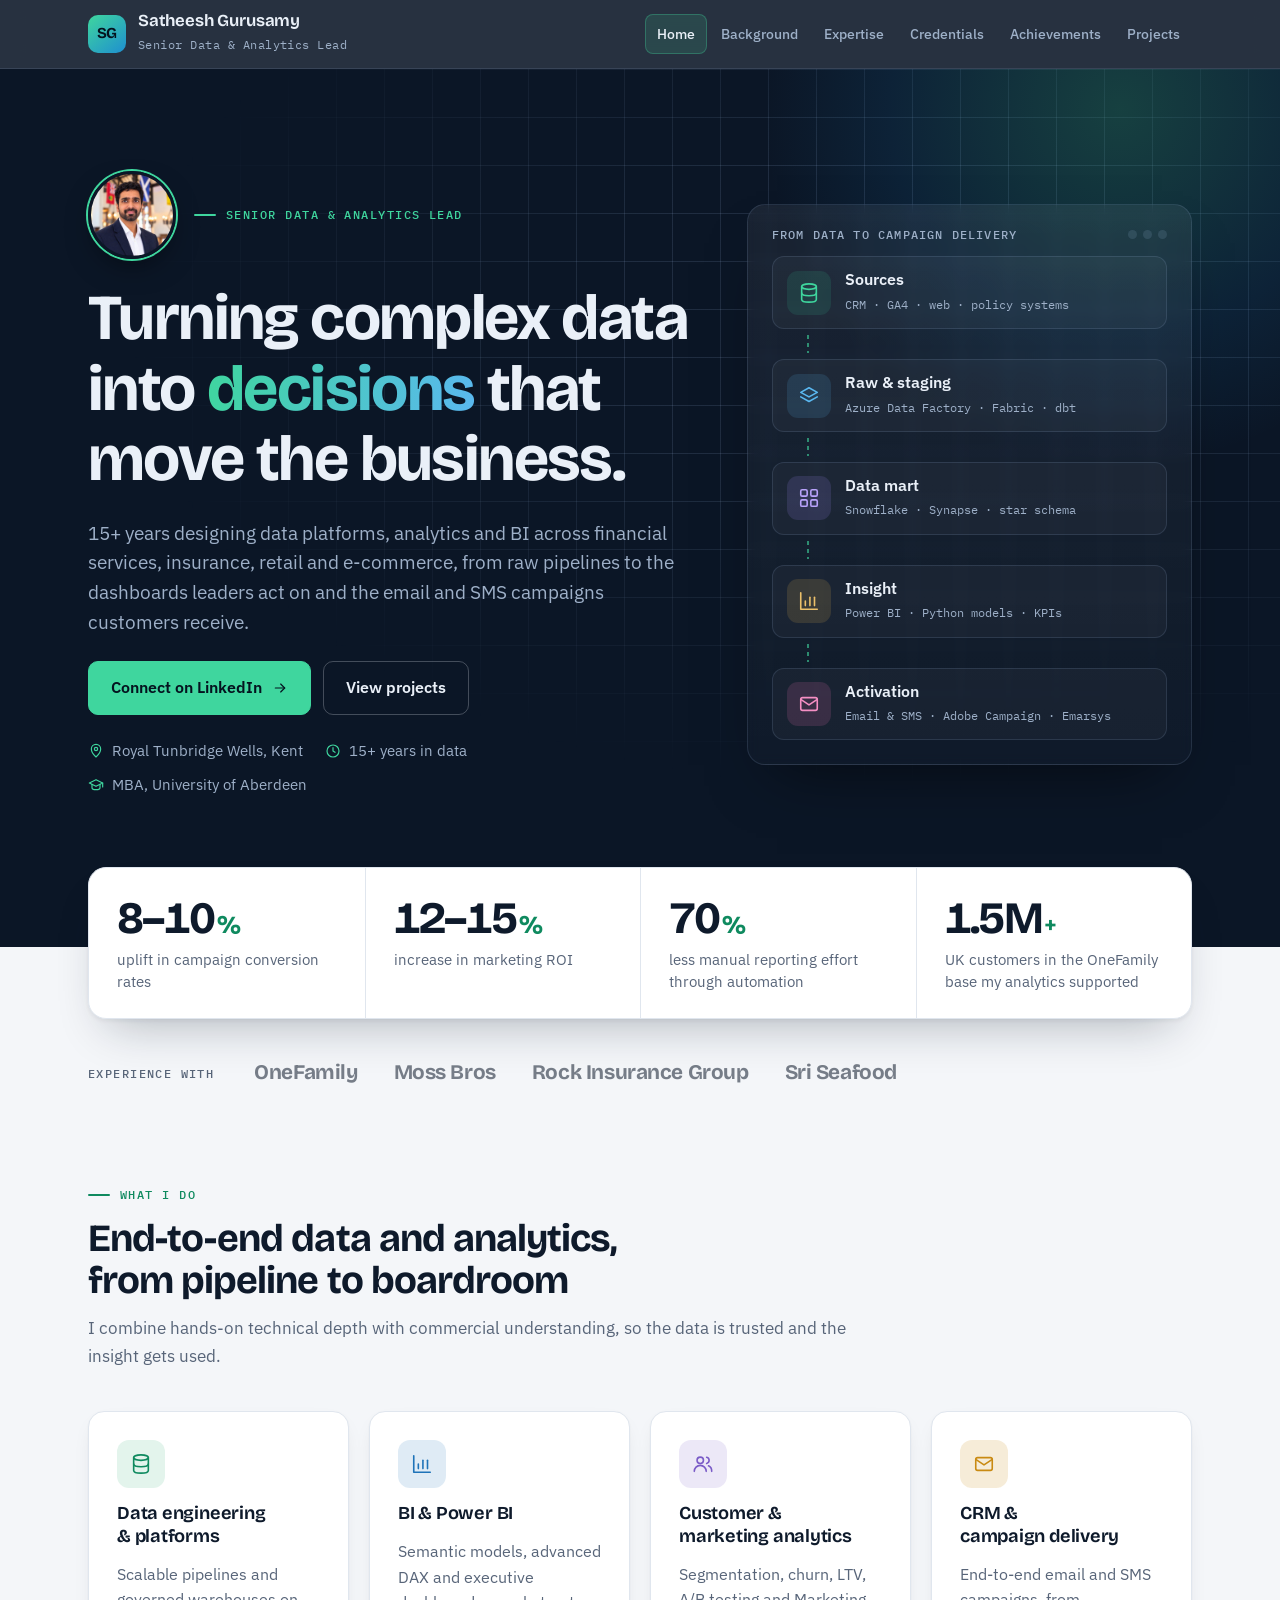
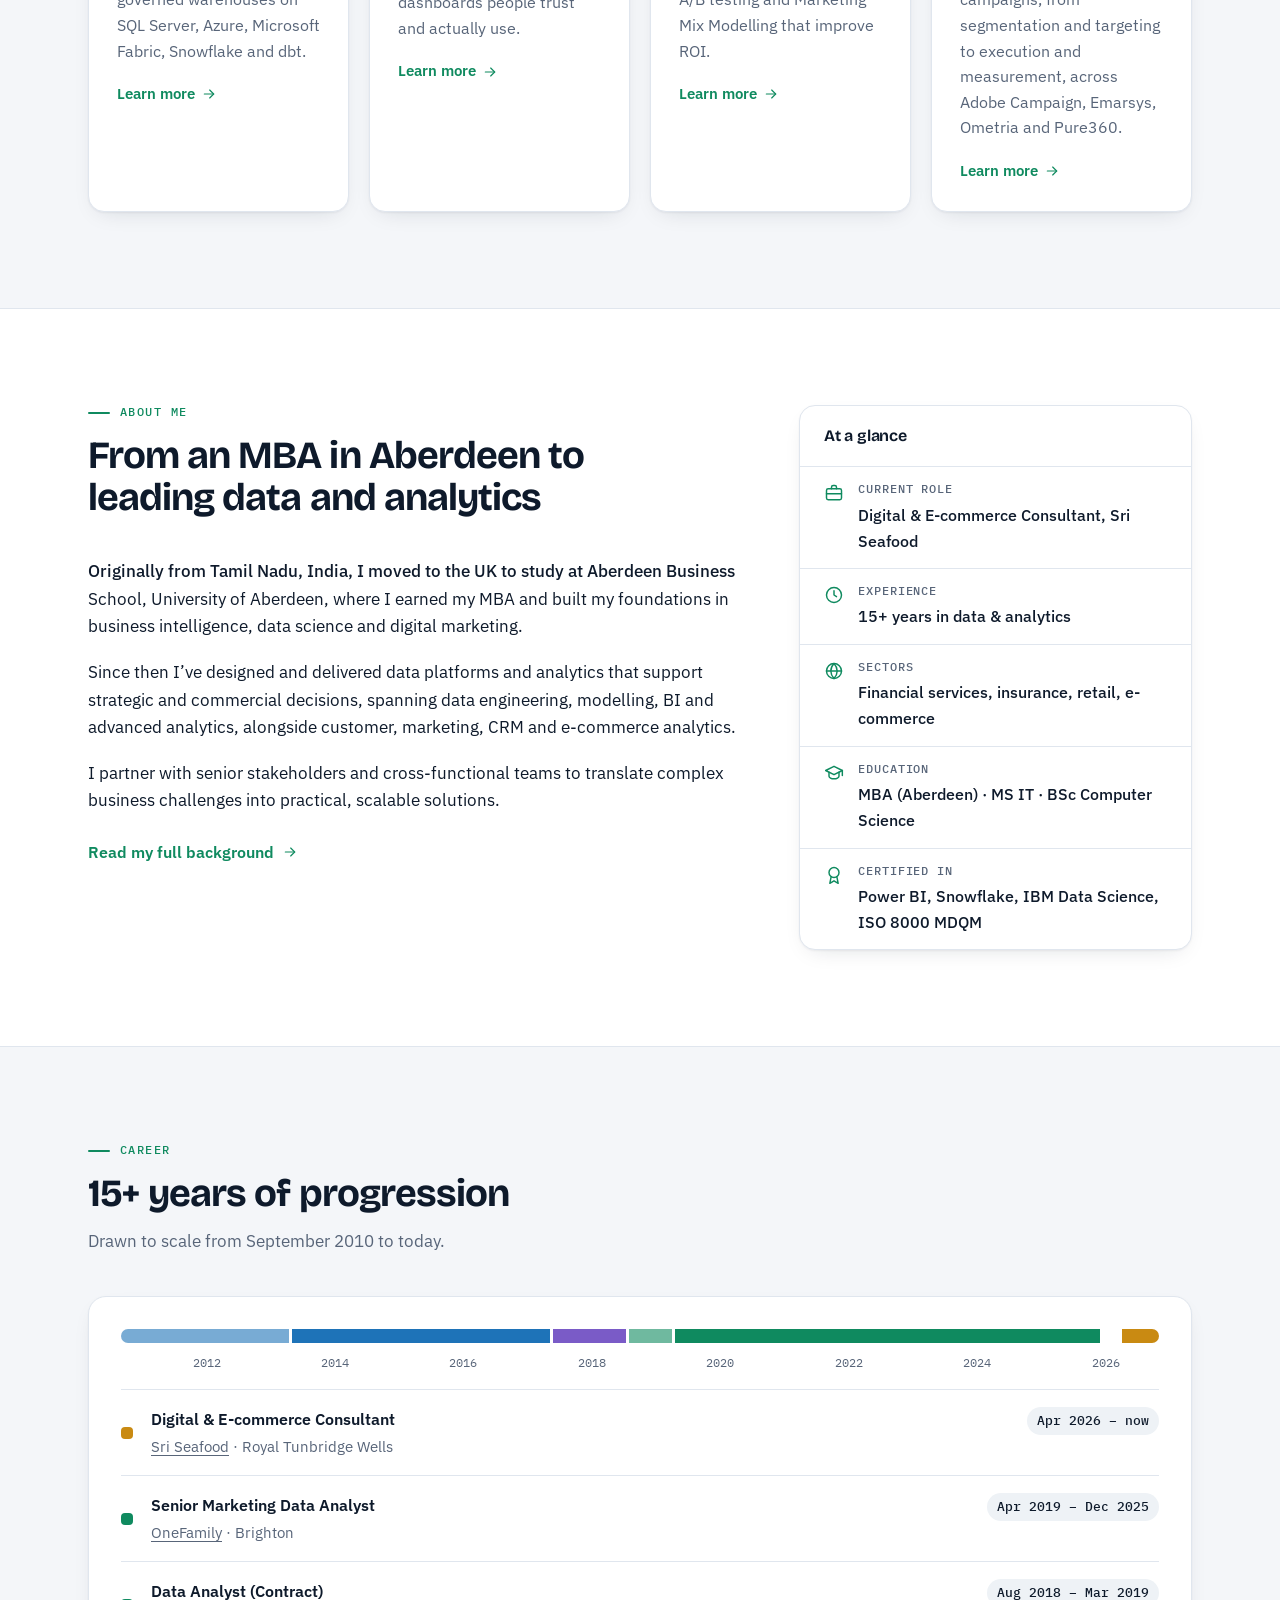
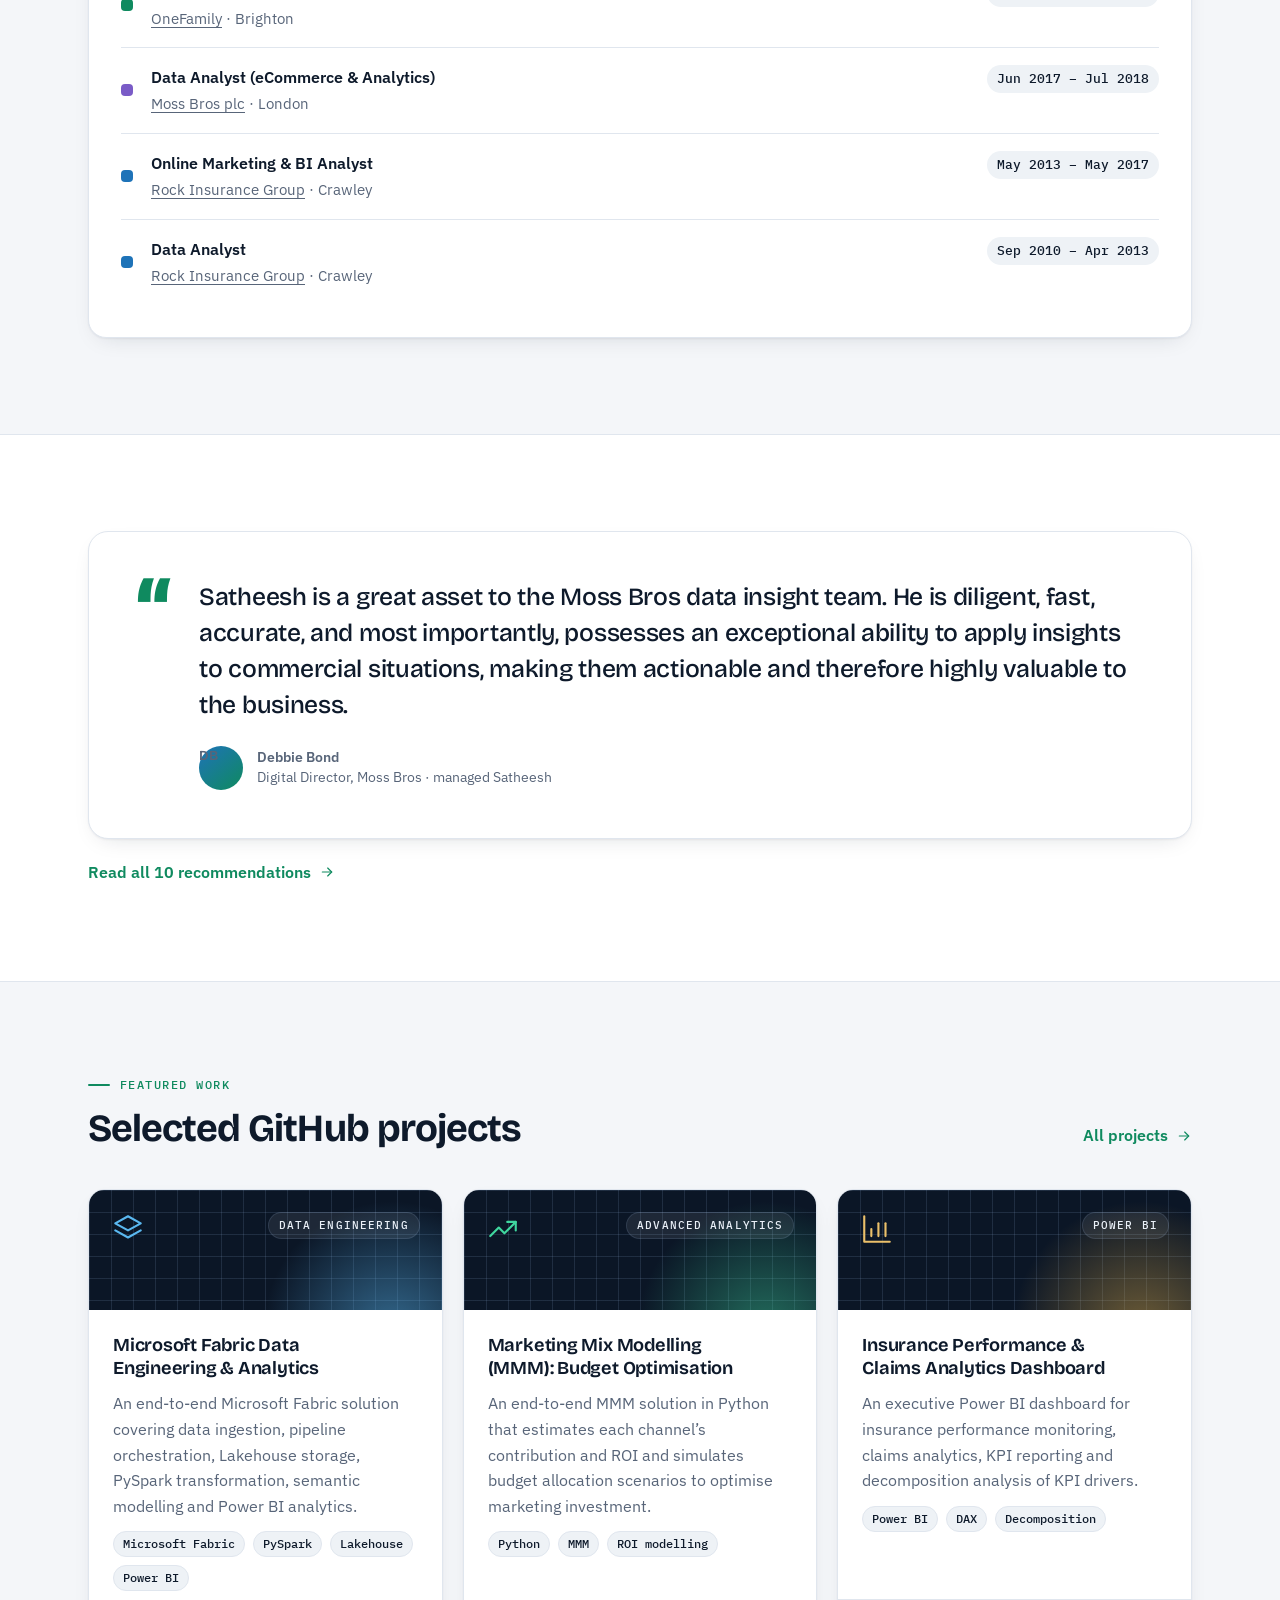
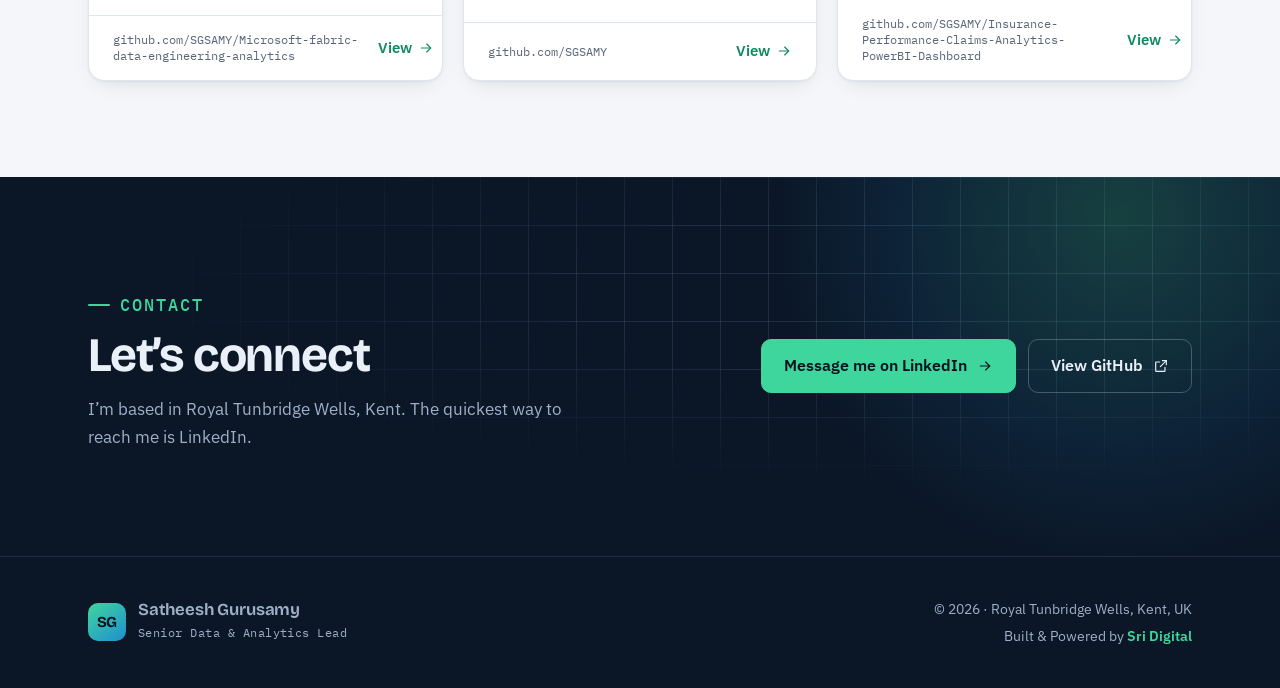
==== commit d82cd9f6: "Add files via upload" ====
--- a/index.html
+++ b/index.html
@@ -12,7 +12,7 @@
 <link rel="apple-touch-icon" href="apple-touch-icon.png">
 <meta name="theme-color" content="#0B1626">
 <link rel="preconnect" href="https://fonts.googleapis.com"><link rel="preconnect" href="https://fonts.gstatic.com" crossorigin><link rel="stylesheet" href="https://fonts.googleapis.com/css2?family=Bricolage+Grotesque:opsz,wght@12..96,500;12..96,650;12..96,700&family=IBM+Plex+Mono:wght@400;500;600&family=IBM+Plex+Sans:wght@400;500;600&display=swap">
-<link rel="stylesheet" href="style.css">
+<link rel="stylesheet" href="style.css?v=20261105">
 </head>
 <body>
 <header class="site-head"><div class="wrap">
@@ -51,8 +51,8 @@
 <p style="margin-top:20px"><a class="link-arrow" href="expertise.html#recommendations">Read all 10 recommendations <svg class="ico sm" viewBox="0 0 24 24" aria-hidden="true"><path d="M5 12h14"/><path d="M13 6l6 6-6 6"/></svg></a></p></div></section>
 <section class="band"><div class="wrap"><div class="sec-row"><div class="sec-head"><p class="eyebrow">Featured work</p><h2>Selected GitHub projects</h2></div><a class="link-arrow" href="github-projects.html">All projects <svg class="ico sm" viewBox="0 0 24 24" aria-hidden="true"><path d="M5 12h14"/><path d="M13 6l6 6-6 6"/></svg></a></div><div class="grid-3"><a class="card proj" href="https://github.com/SGSAMY/Microsoft-fabric-data-engineering-analytics"><div class="proj-top" style="--pc:rgba(90,184,240,0.5);--pi:#5AB8F0"><svg class="ico" viewBox="0 0 24 24" aria-hidden="true"><path d="M12 3l9 5-9 5-9-5z"/><path d="M3 13l9 5 9-5"/></svg><span class="cat">Data engineering</span></div><div class="proj-body"><h3>Microsoft Fabric Data Engineering &amp; Analytics</h3><p>An end-to-end Microsoft Fabric solution covering data ingestion, pipeline orchestration, Lakehouse storage, PySpark transformation, semantic modelling and Power BI analytics.</p><ul class="chips"><li>Microsoft Fabric</li><li>PySpark</li><li>Lakehouse</li><li>Power BI</li></ul></div><div class="proj-foot"><span>github.com/SGSAMY/Microsoft-fabric-data-engineering-analytics</span><span>View <svg class="ico sm" viewBox="0 0 24 24" aria-hidden="true"><path d="M5 12h14"/><path d="M13 6l6 6-6 6"/></svg></span></div></a><a class="card proj" href="https://github.com/SGSAMY"><div class="proj-top" style="--pc:rgba(63,214,158,0.45);--pi:#3FD69E"><svg class="ico" viewBox="0 0 24 24" aria-hidden="true"><path d="M3 17l6-6 4 4 8-8"/><path d="M15 7h6v6"/></svg><span class="cat">Advanced analytics</span></div><div class="proj-body"><h3>Marketing Mix Modelling (MMM): Budget Optimisation</h3><p>An end-to-end MMM solution in Python that estimates each channel&rsquo;s contribution and ROI and simulates budget allocation scenarios to optimise marketing investment.</p><ul class="chips"><li>Python</li><li>MMM</li><li>ROI modelling</li></ul></div><div class="proj-foot"><span>github.com/SGSAMY</span><span>View <svg class="ico sm" viewBox="0 0 24 24" aria-hidden="true"><path d="M5 12h14"/><path d="M13 6l6 6-6 6"/></svg></span></div></a><a class="card proj" href="https://github.com/SGSAMY/Insurance-Performance-Claims-Analytics-PowerBI-Dashboard"><div class="proj-top" style="--pc:rgba(230,178,74,0.45);--pi:#EBC06A"><svg class="ico" viewBox="0 0 24 24" aria-hidden="true"><path d="M3 3v18h18"/><path d="M8 17v-5"/><path d="M13 17V8"/><path d="M18 17v-9"/></svg><span class="cat">Power BI</span></div><div class="proj-body"><h3>Insurance Performance &amp; Claims Analytics Dashboard</h3><p>An executive Power BI dashboard for insurance performance monitoring, claims analytics, KPI reporting and decomposition analysis of KPI drivers.</p><ul class="chips"><li>Power BI</li><li>DAX</li><li>Decomposition</li></ul></div><div class="proj-foot"><span>github.com/SGSAMY/Insurance-Performance-Claims-Analytics-PowerBI-Dashboard</span><span>View <svg class="ico sm" viewBox="0 0 24 24" aria-hidden="true"><path d="M5 12h14"/><path d="M13 6l6 6-6 6"/></svg></span></div></a></div></div></section>
 <section class="dark cta"><div class="wrap">
-<div><p class="eyebrow">Let&rsquo;s connect</p><h2 style="margin-top:14px">Need trusted data and insight that drives decisions?</h2>
-<p>I&rsquo;m based in Royal Tunbridge Wells, Kent, and work with teams across the UK. The quickest way to reach me is LinkedIn.</p></div>
+<div><p class="eyebrow">Contact</p><h2 style="margin-top:14px">Let&rsquo;s connect</h2>
+<p>I&rsquo;m based in Royal Tunbridge Wells, Kent. The quickest way to reach me is LinkedIn.</p></div>
 <div class="btns"><a class="btn primary" href="https://www.linkedin.com/in/satheeshgurusamy">Message me on LinkedIn <svg class="ico sm" viewBox="0 0 24 24" aria-hidden="true"><path d="M5 12h14"/><path d="M13 6l6 6-6 6"/></svg></a><a class="btn ghost" href="https://github.com/SGSAMY">View GitHub <svg class="ico sm" viewBox="0 0 24 24" aria-hidden="true"><path d="M14 4h6v6"/><path d="M20 4l-9 9"/><path d="M18 14v5a1 1 0 0 1-1 1H5a1 1 0 0 1-1-1V7a1 1 0 0 1 1-1h5"/></svg></a></div>
 </div></section>
 </main>
